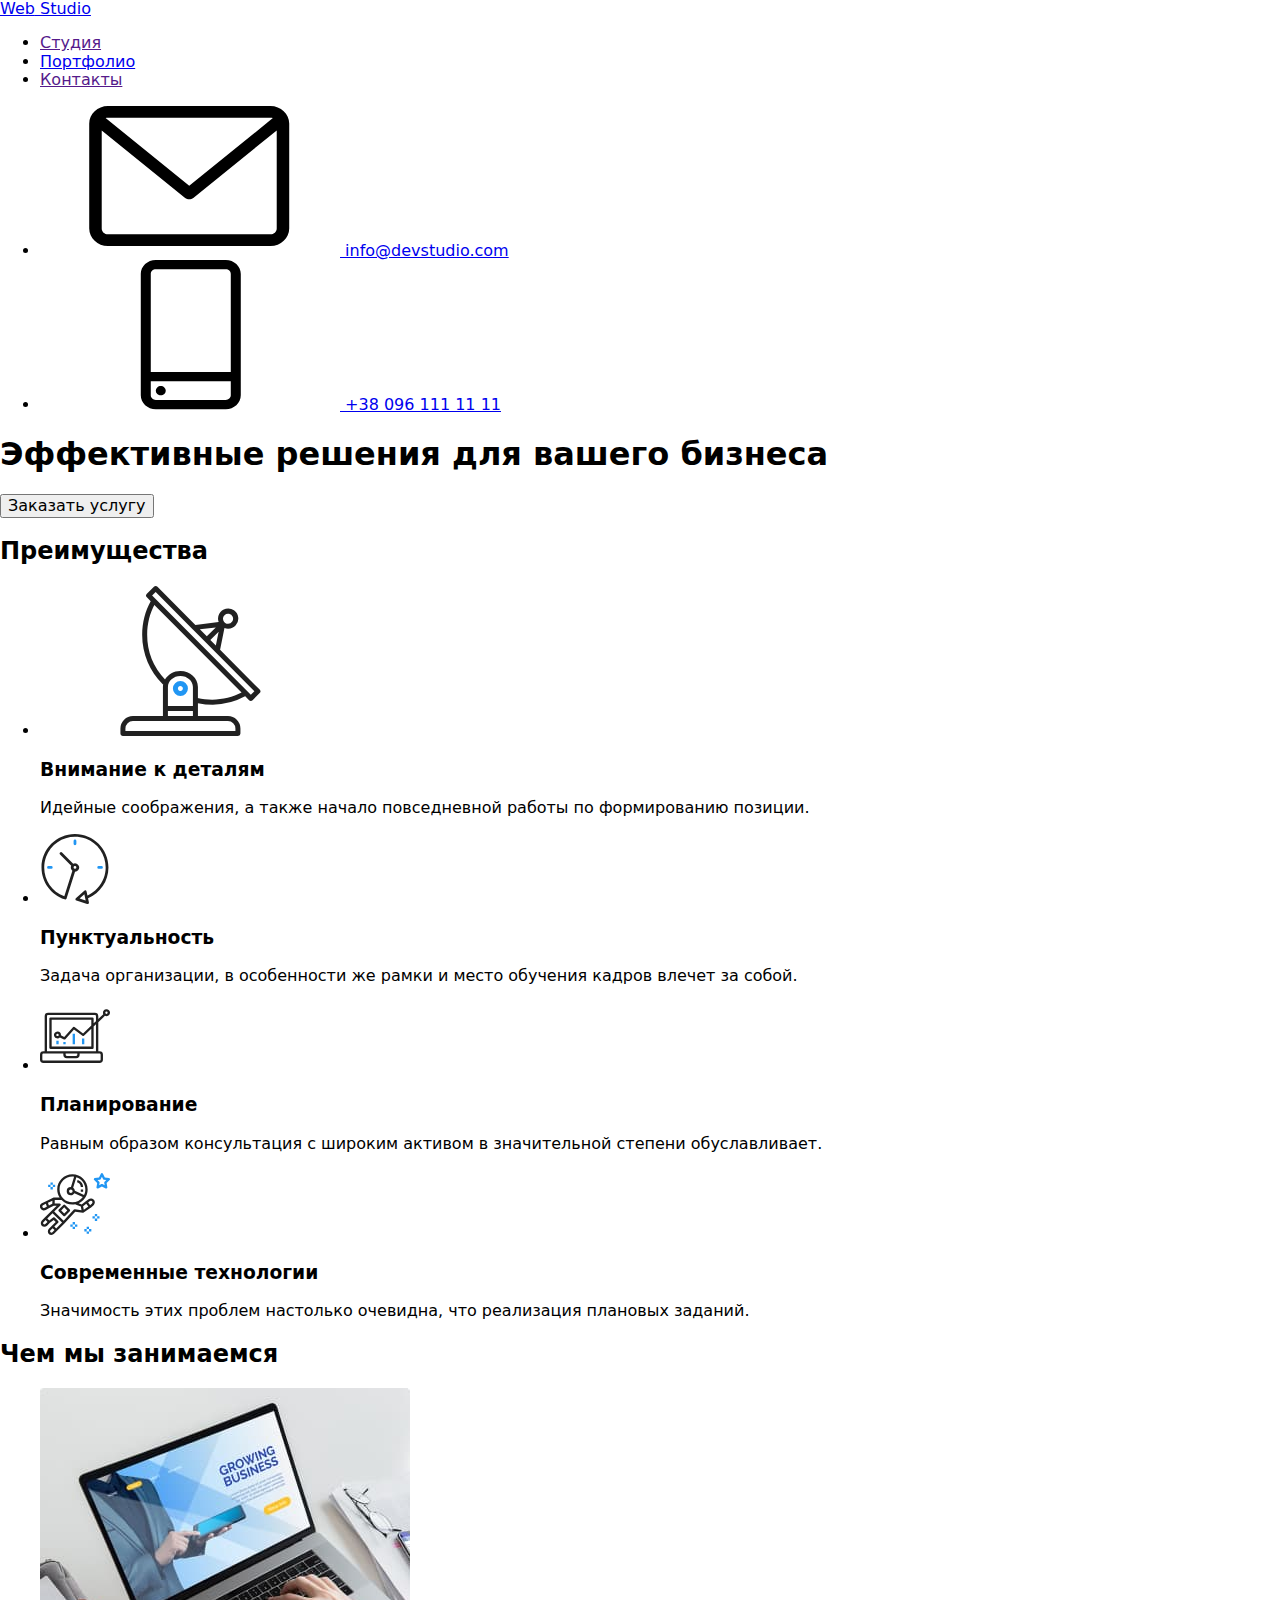
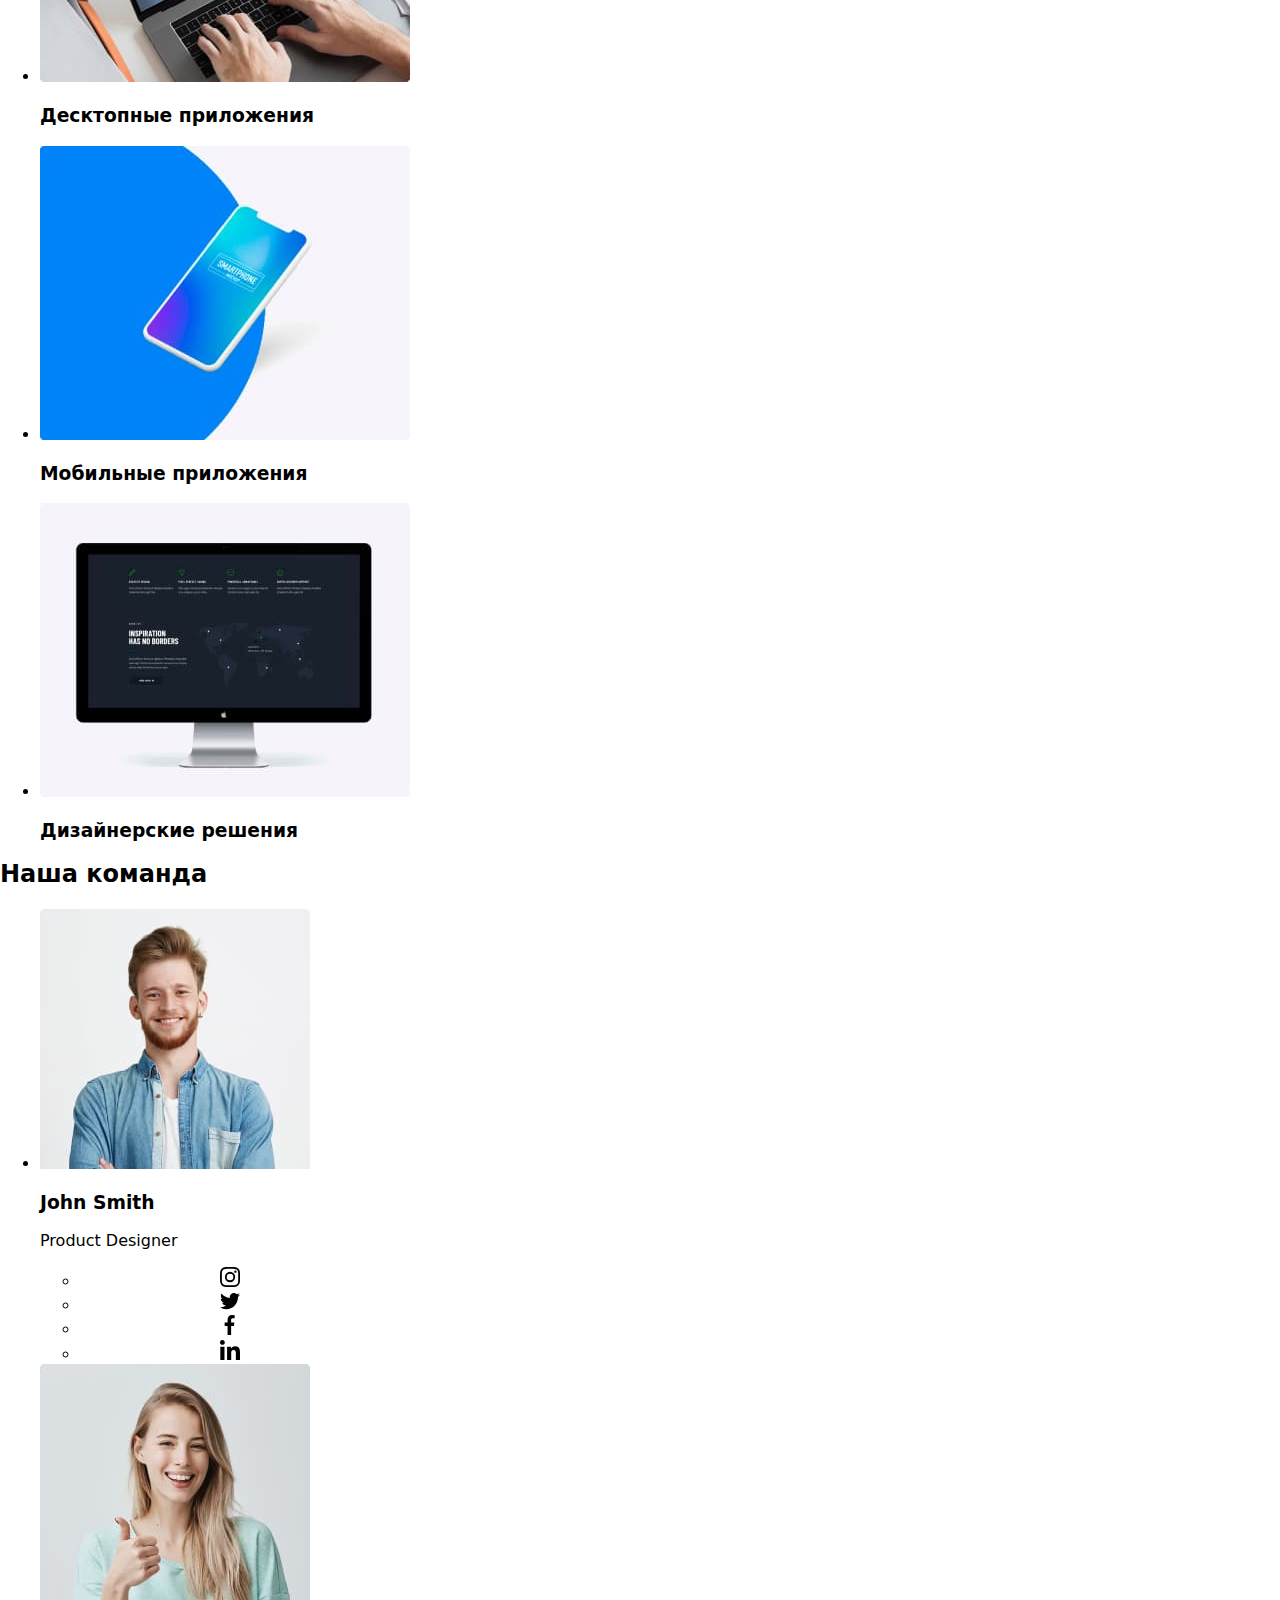
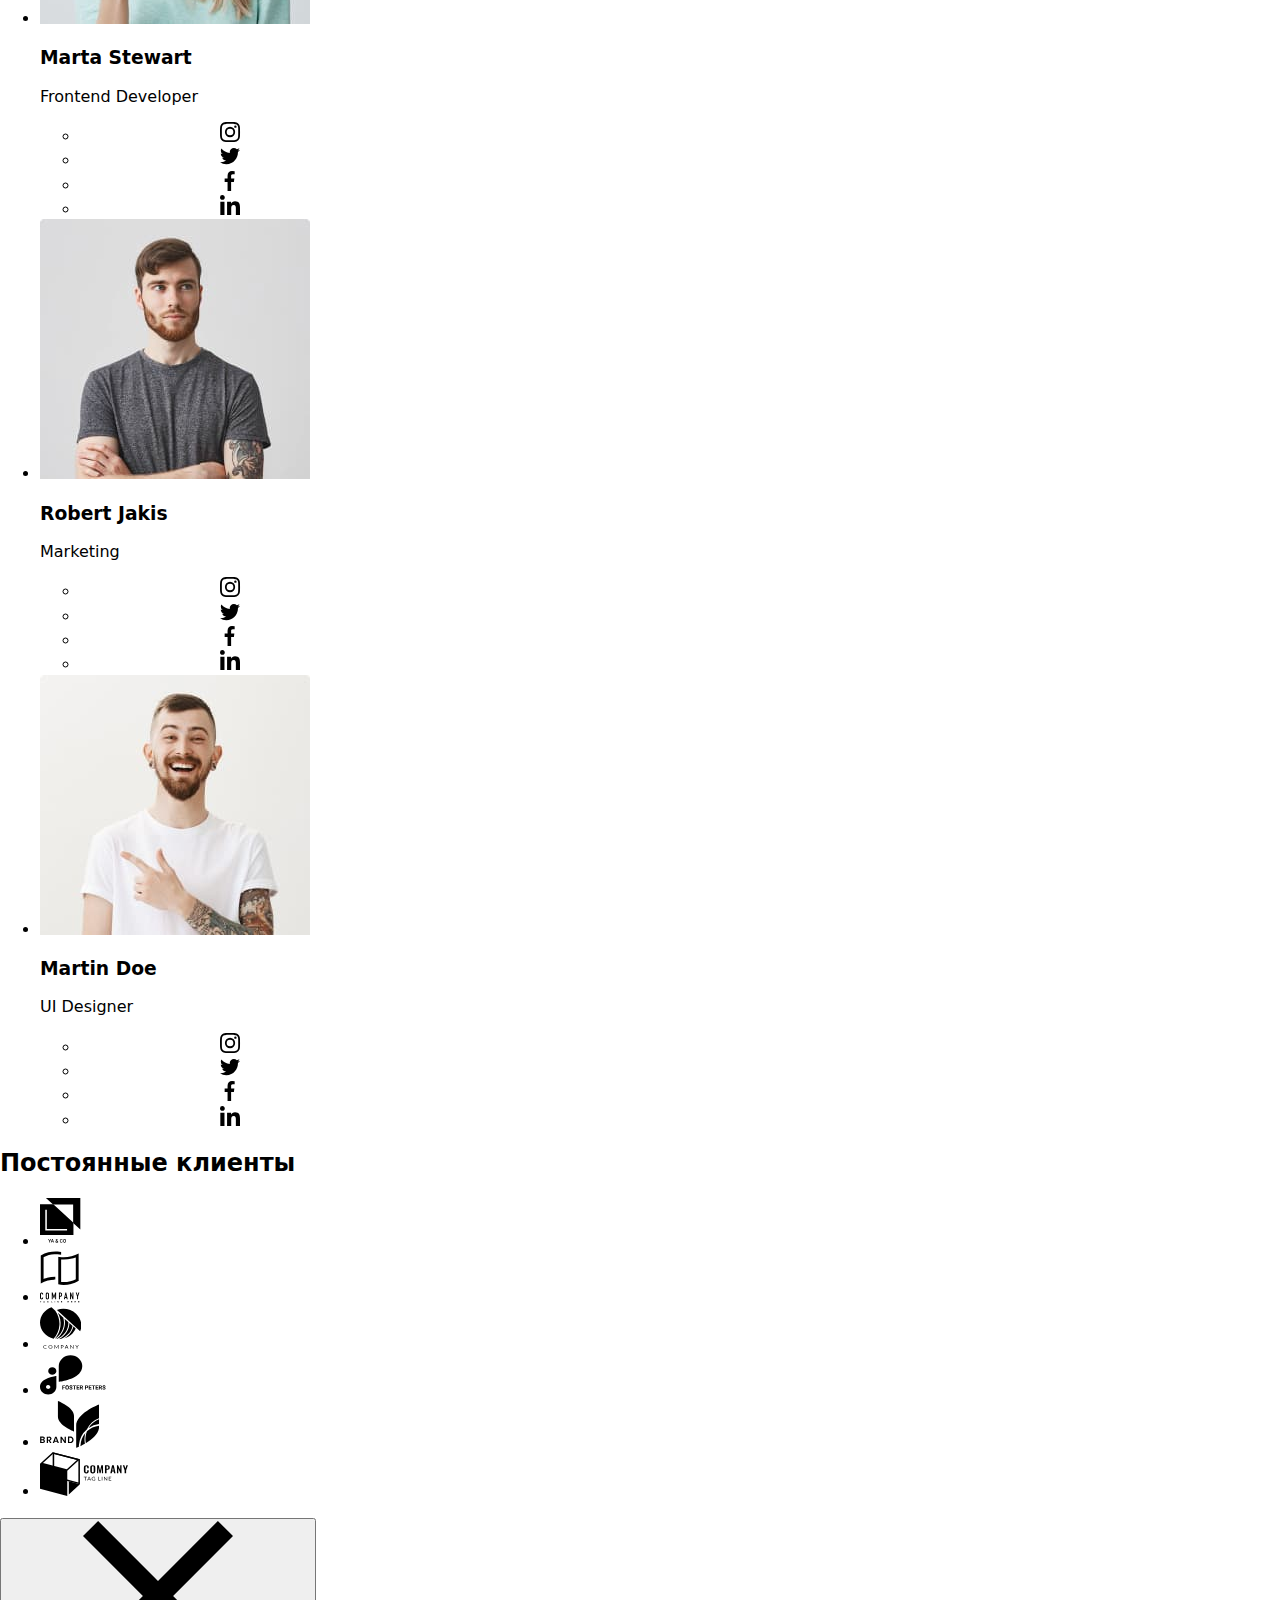
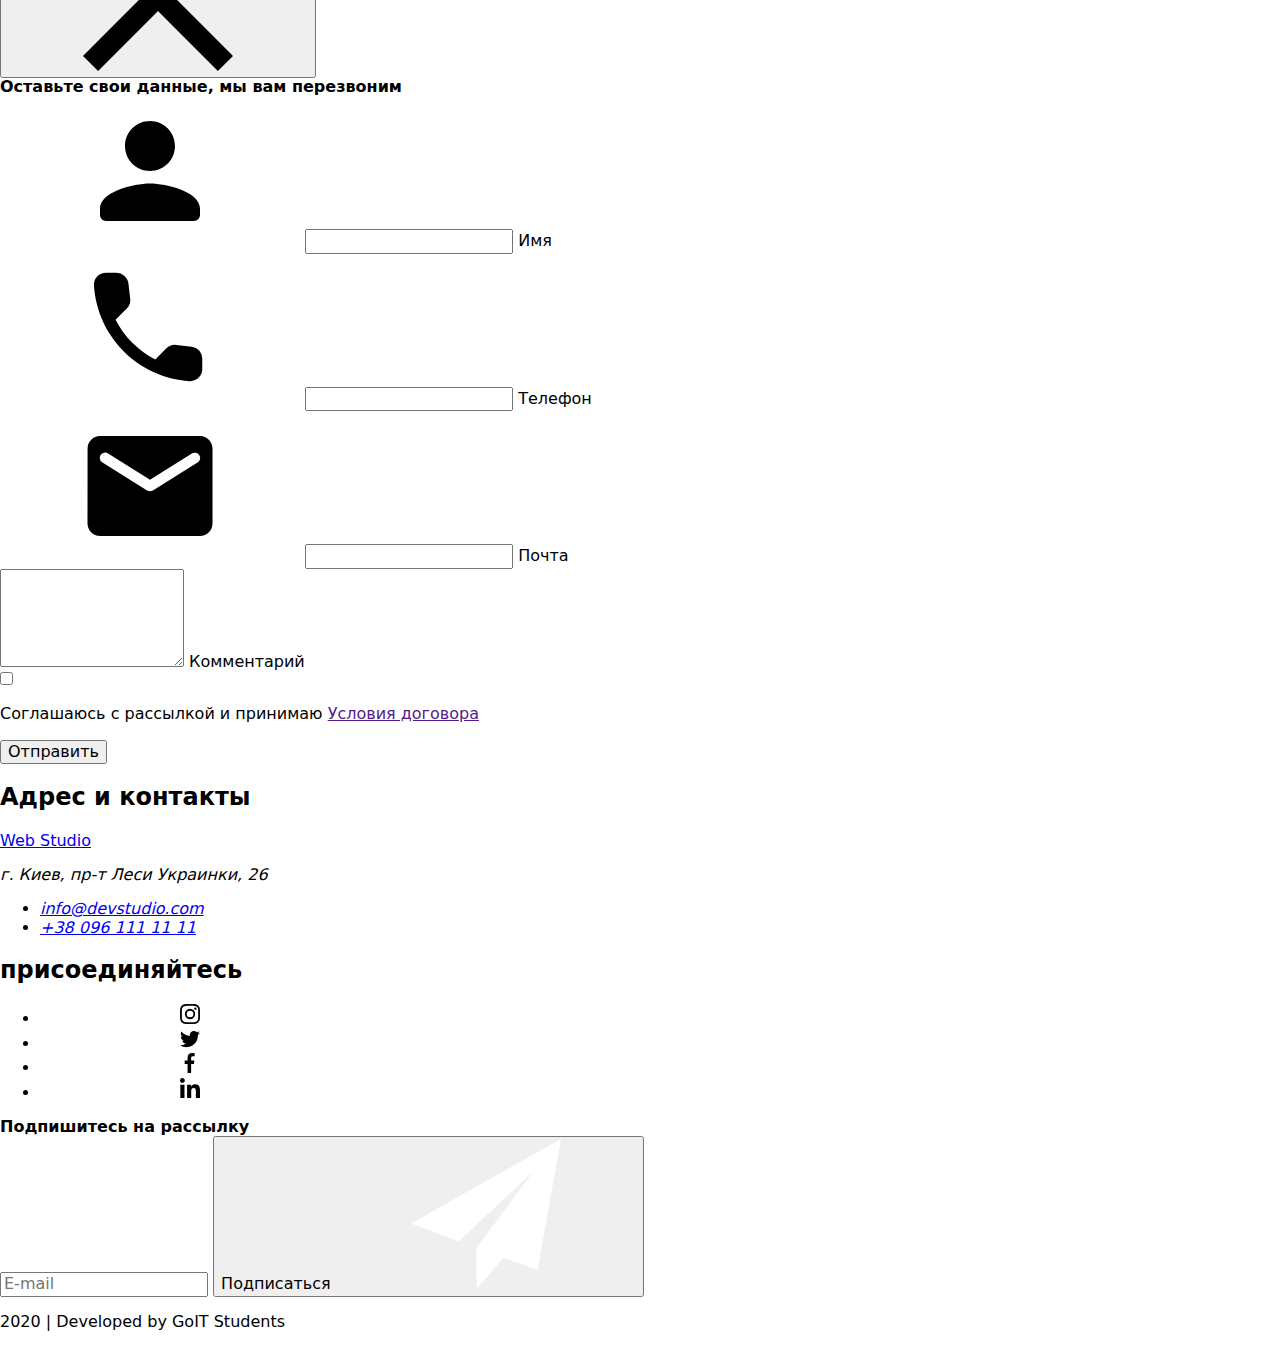
==== index.html @ a496df55 "перенесены файлы с прошлой домашки" ====
<!DOCTYPE html>
<html lang="ru">
<head>
    <meta charset="UTF-8">
    <meta name="viewport" content="width=device-width, initial-scale=1.0">
    <title>Document</title>
    <link href="https://fonts.googleapis.com/css2?family=Raleway:wght@500&family=Roboto:wght@400;500;700;900&display=swap" rel="stylesheet">
    <link rel="stylesheet" href="https://cdnjs.cloudflare.com/ajax/libs/modern-normalize/0.6.0/modern-normalize.min.css">
    <link rel="stylesheet" href="./css/style.css">
</head>
<body>
    <header>
        <div class="container">
            <nav class="nav">
                <a href="./index.html" class="nav-logo"><span class="first-name">Web</span><span class="last-name"> Studio</span></a>
                <ul class="nav-link">
                    <li class="item"><a href="" class="title current">Студия</a></li>
                    <li class="item"><a href="./portfolio.html" class="title">Портфолио</a></li>
                    <li class="item"><a href="" class="title">Контакты</a></li>
                </ul>
                <ul class="nav-contacts">
                    <li class="item">
                        <a href="mailto:info@devstudio.com" class="item-link">
                            <svg class="item-icon mail">
                                <use href="./images/sprite.svg#icon-mail"></use>
                            </svg>   
                            info@devstudio.com
                        </a>
                    </li>
                    <li class="item">
                        <a href="tel:+380961111111" class="item-link">
                            <svg class="item-icon phone">
                                <use href="./images/sprite.svg#icon-phone"></use>
                            </svg>
                            +38 096 111 11 11
                        </a>
                    </li>
                </ul>
            </nav>
        </div>
    </header>   
    <main>
        <section class="hero">
            <h1 class="title">Эффективные решения для вашего бизнеса</h1>
            <button class="link" data-modal-open>Заказать услугу</button>
        </section>

        <section>
            <!--Скрытый заголовок-->
            <h2 class="visually-hidden">Преимущества</h2>
            <div class="container">
                <ul class="advantages">
                    <li class="advantages-element">
                        <div class="advantages-background">
                            <svg class="advantages-sprite">
                                <use href="./images/sprite.svg#icon-satellite-dish"></use>
                            </svg>
                        </div>
                        <h3 class="advantages-title">Внимание к деталям</h3>
                        <p class="advantages-description">Идейные соображения, а также начало повседневной работы по формированию позиции.</p>
                    </li>
                    <li class="advantages-element">
                        <div class="advantages-background">
                            <svg class="advantages-sprite" width="70" height="70">
                                <use href="./images/sprite.svg#icon-clock"></use>
                            </svg>
                        </div>
                        <h3 class="advantages-title">Пунктуальность</h3>
                        <p class="advantages-description">Задача организации, в особенности же рамки и место обучения кадров влечет за собой.</p>
                    </li>                   
                    <li class="advantages-element">
                        <div class="advantages-background">
                            <svg class="advantages-sprite" width="70" height="70">
                                <use href="./images/sprite.svg#icon-computer"></use>
                            </svg>
                        </div>
                        <h3 class="advantages-title">Планирование</h3>
                        <p class="advantages-description">Равным образом консультация с широким активом в значительной степени обуславливает.</p>
                    </li>
                    <li class="advantages-element">
                        <div class="advantages-background">
                            <svg class="advantages-sprite" width="70" height="70">
                                <use href="./images/sprite.svg#icon-cosmonaut"></use>
                            </svg>
                        </div>
                        <h3 class="advantages-title">Современные технологии</h3>
                        <p class="advantages-description">Значимость этих проблем настолько очевидна, что реализация плановых заданий.</p>
                    </li>          
                </ul>
            </div>
        </section>
        
        <section>
            <div class="container employment-section">
                <h2 class="title-section">Чем мы занимаемся</h2>
                <ul class="benefit">
                    <li class="benefit-item">
                        <img src="./images/desktop.jpg" alt="Иконка персонального компьютера" width="370">
                        <h3 class="capabilities">Десктопные приложения</h3>
                    </li>
                    <li class="benefit-item">
                        <img src="./images/smartphone.jpg" alt="Иконка смартфона" width="370">
                        <h3 class="capabilities">Мобильные приложения</h3>
                    </li>
                    <li class="benefit-item">
                        <img src="./images/display.jpg" alt="Иконка монитора" width="370">
                        <h3 class="capabilities">Дизайнерские решения</h3>
                    </li>
                </ul>
            </div>
        </section>

        <section class="team">
            <div class="container employment-team">
                <h2 class="title-section">Наша команда</h2>
                <ul class="team-flex">
                    <li class="team-flex-item">
                        <img src="./images/John.jpg" alt="Фото Джона Смита" width="270" class="team-flex-photo">
                        <h3 lang="en" class="title">John Smith</h3>
                        <p lang="en">Product Designer</p>
                        <ul class="social-links">
                            <li>
                                <a href="https://instagram.com" class="link" aria-label="иконка Инстаграм">
                                    <svg class="link-icon" widht="20" height="20">
                                        <use href="./images/sprite.svg#icon-instagram"></use>
                                    </svg>
                                </a>
                            </li>
                            <li>
                                <a href="https://twitter.com" class="link" aria-label="иконка Твиттер">
                                    <svg class="link-icon" widht="20" height="20">
                                        <use href="./images/sprite.svg#twitter"></use>
                                    </svg>
                                </a>
                            </li>
                            <li>
                                <a href="https://facebook.com" class="link" aria-label="иконка Фейсбук">
                                    <svg class="link-icon" widht="20" height="20">
                                        <use href="./images/sprite.svg#icon-Facebook"></use>
                                    </svg>
                                </a>
                            </li>
                            <li>
                                <a href="https://linkedin.com" class="link" aria-label="иконка Линкедин">
                                    <svg class="link-icon" widht="20" height="20">
                                        <use href="./images/sprite.svg#icon-linkedin"></use>
                                    </svg>
                                </a>
                            </li>
                        </ul>
                    </li>
                    <li class="team-flex-item">
                        <img src="./images/Marta.jpg" alt="Фото Марты Стюарт" width="270" class="team-flex-photo">
                        <h3 lang="en" class="title">Marta Stewart</h3>
                        <p lang="en">Frontend Developer</p>
                        <ul class="social-links">
                            <li>
                                <a href="https://instagram.com" class="link" aria-label="иконка Инстаграм">
                                    <svg class="link-icon" widht="20" height="20">
                                        <use href="./images/sprite.svg#icon-instagram"></use>
                                    </svg>
                                </a>
                            </li>
                            <li>
                                <a href="https://twitter.com" class="link" aria-label="иконка Твиттер">
                                    <svg class="link-icon" widht="20" height="20">
                                        <use href="./images/sprite.svg#twitter"></use>
                                    </svg>
                                </a>
                            </li>
                            <li>
                                <a href="https://facebook.com" class="link" aria-label="иконка Фейсбук">
                                    <svg class="link-icon" widht="20" height="20">
                                        <use href="./images/sprite.svg#icon-Facebook"></use>
                                    </svg>
                                </a>
                            </li>
                            <li>
                                <a href="https://linkedin.com" class="link" aria-label="иконка Линкедин">
                                    <svg class="link-icon" widht="20" height="20">
                                        <use href="./images/sprite.svg#icon-linkedin"></use>
                                    </svg>
                                </a>
                            </li>
                        </ul>
                    </li>
                    <li class="team-flex-item">
                        <img src="./images/Robert.jpg" alt="Фото Роберта Якиса" width="270" class="team-flex-photo">
                        <h3 lang="en" class="title">Robert Jakis</h3>
                        <p lang="en">Marketing</p>
                        <ul class="social-links">
                            <li>
                                <a href="https://instagram.com" class="link" aria-label="иконка Инстаграм">
                                    <svg class="link-icon" widht="20" height="20">
                                        <use href="./images/sprite.svg#icon-instagram"></use>
                                    </svg>
                                </a>
                            </li>
                            <li>
                                <a href="https://twitter.com" class="link" aria-label="иконка Твиттер">
                                    <svg class="link-icon" widht="20" height="20">
                                        <use href="./images/sprite.svg#twitter"></use>
                                    </svg>
                                </a>
                            </li>
                            <li>
                                <a href="https://facebook.com" class="link" aria-label="иконка Фейсбук">
                                    <svg class="link-icon" widht="20" height="20">
                                        <use href="./images/sprite.svg#icon-Facebook"></use>
                                    </svg>
                                </a>
                            </li>
                            <li>
                                <a href="https://linkedin.com" class="link" aria-label="иконка Линкедин">
                                    <svg class="link-icon" widht="20" height="20">
                                        <use href="./images/sprite.svg#icon-linkedin"></use>
                                    </svg>
                                </a>
                            </li>
                        </ul>
                    </li>
                    <li class="team-flex-item">
                        <img src="./images/Martin.jpg" alt="Фото Мартина До" width="270" class="team-flex-photo">
                        <h3 lang="en" class="title">Martin Doe</h3>
                        <p lang="en">UI Designer</p>
                        <ul class="social-links">
                            <li>
                                <a href="https://instagram.com" class="link" aria-label="иконка Инстаграм">
                                    <svg class="link-icon" widht="20" height="20">
                                        <use href="./images/sprite.svg#icon-instagram"></use>
                                    </svg>
                                </a>
                            </li>
                            <li>
                                <a href="https://twitter.com" class="link" aria-label="иконка Твиттер">
                                    <svg class="link-icon" widht="20" height="20">
                                        <use href="./images/sprite.svg#twitter"></use>
                                    </svg>
                                </a>
                            </li>
                            <li>
                                <a href="https://facebook.com" class="link" aria-label="иконка Фейсбук">
                                    <svg class="link-icon" widht="20" height="20">
                                        <use href="./images/sprite.svg#icon-Facebook"></use>
                                    </svg>
                                </a>
                            </li>
                            <li>
                                <a href="https://linkedin.com" class="link" aria-label="иконка Линкедин">
                                    <svg class="link-icon" widht="20" height="20">
                                        <use href="./images/sprite.svg#icon-linkedin"></use>
                                    </svg>
                                </a>
                            </li>
                        </ul>
                    </li>
                </ul>
            </div>
            
        </section>

        <section>
            <div class="container employment-partners">
                <h2 class="title-section">Постоянные клиенты</h2>
                <ul class="partners">
                    <li class="partners-image">
                        <a href="" class="partners-link">
                            <svg class="partners-logo" width="44.27" height="49.23">
                                <use href="./images/sprite.svg#icon-yaco"></use>
                            </svg>
                        </a>
                    </li>
                    <li class="partners-image">
                        <a href="" class="partners-link">
                            <svg class="partners-logo" width="40" height="52">
                                <use href="./images/sprite.svg#icon-tagline_co"></use>
                            </svg>
                        </a>
                    </li>
                    <li class="partners-image">
                        <a href="" class="partners-link">
                            <svg class="partners-logo" width="41" height="42.6">
                                <use href="./images/sprite.svg#icon-company"></use>
                            </svg>
                        </a>
                    </li>
                    <li class="partners-image">
                        <a href="" class="partners-link">
                            <svg class="partners-logo" width="79" height="42">
                                <use href="./images/sprite.svg#icon-foster_peters"></use>
                            </svg>
                        </a>
                    </li>
                    <li class="partners-image">
                        <a href="" class="partners-link">
                            <svg class="partners-logo" width="59" height="47">
                                <use href="./images/sprite.svg#icon-brand"></use>
                            </svg>
                        </a>
                    </li>
                    <li class="partners-image">
                        <a href="" class="partners-link">
                            <svg class="partners-logo" width="88" height="45">
                                <use href="./images/sprite.svg#icon-tag_line_co"></use>
                            </svg>
                        </a>
                    </li>
                </ul>
            </div>
        </section>
    </main>

    <div class="backdrop is-hidden" data-modal>
        <div class="modal">
            <button class="modal-button" data-modal-close>
                <svg class="modal-close">
                    <use href="./images/sprite-cross.svg#icon-cross"></use>
                </svg>
            </button>

            <form action="form" class="form" id="global-form">
                <b class="form-call">Оставьте свои данные, мы вам перезвоним</b>
                <div class="form-list__item first">
                    <label class="form-list__item-label">
                        <svg class="form-list__item-image">
                            <use href="./images/sprite.svg#icon-person"></use>
                        </svg>
                        <input type="text" class="form-list__item-colomn" placeholder=" ">

                        <span class="form-list__item-text">Имя</span> 

                    </label>
                </div>

                <div class="form-list__item">
                    <label class="form-list__item-label">
                        <svg class="form-list__item-image telephone">
                            <use href="./images/sprite.svg#icon-telephone"></use>
                        </svg>
                        <input type="tel" name="telephone" class="form-list__item-colomn" placeholder=" "> 
                                
                        <span class="form-list__item-text">Телефон</span>
                    </label>
                </div>
                <div class="form-list__item">
                    <label class="form-list__item-label">
                        <svg class="form-list__item-image envelope">
                            <use href="./images/sprite.svg#icon-e-mail" ></use>
                        </svg>
                        <input type="email" name="email" class="form-list__item-colomn" placeholder=" ">
                                
                        <span class="form-list__item-text">Почта</span>
                    </label>
                </div>
                <div class="form-list__item">
                    <div class="form-list__item-label">
                        <textarea name="comment" rows="5" placeholder=" "   class="form-list__item-colomn comments"></textarea>
                        <label for="comment" class="comments-text">Комментарий</label>
                    </div>
                </div>

                <div class="form-mailing">
                    <label class="form-mailing__label">
                        <input type="checkbox" class="checbox">
                        <span class="checkbox-icon"></span>
                            <p class="form-mailing__label-confirm">Соглашаюсь с рассылкой и принимаю 
                                <a href="" class="form-mailing__label-link">Условия договора</a>
                            </p>
                    </label>
                </div>
                <button type="submit" class="button-send">Отправить</button>
            </form>
        </div>            
    </div>

    <footer>
        <div class="container footer">
            <!--Скрытый заголовок-->
            <h2 class="hidden">Адрес и контакты</h2>
            <section class="footer-flex">
                <div class="footer-flex-block">
                    <a href="./index.html" class="footer-logo"><span class="first-name-logo">Web</span><span class="last-name-logo"> Studio</span></a>
                    <address class="contacts">
                        <p>г. Киев, пр-т Леси Украинки, 26</p>
                        <ul>
                            <li><a href="mailto:info@devstudio.com">info@devstudio.com</a></li>
                            <li><a href="tel:+380961111111">+38 096 111 11 11</a></li>
                        </ul>         
                    </address>
                </div>

                <div class="footer-flex-block network">
                    <h2 class="join">присоединяйтесь</h2>
                    <ul class="social-links footer-links">
                        <li>
                            <a href="https://instagram.com" class="link" aria-label="иконка Инстаграм">
                                <svg class="link-icon" widht="20" height="20">
                                    <use href="./images/sprite.svg#icon-instagram"></use>
                                </svg>
                            </a>
                        </li>
                        <li>
                            <a href="https://twitter.com" class="link" aria-label="иконка Твиттер">
                                <svg class="link-icon" widht="20" height="20">
                                    <use href="./images/sprite.svg#twitter"></use>
                                </svg>
                            </a>
                        </li>
                        <li>
                            <a href="https://facebook.com" class="link" aria-label="иконка Фейсбук">
                                <svg class="link-icon" widht="20" height="20">
                                    <use href="./images/sprite.svg#icon-Facebook"></use>
                                </svg>
                            </a>
                        </li>
                        <li>
                            <a href="https://linkedin.com" class="link" aria-label="иконка Линкедин">
                                <svg class="link-icon" widht="20" height="20">
                                    <use href="./images/sprite.svg#icon-linkedin"></use>
                                </svg>
                            </a>
                        </li>
                    </ul>
                </div>

                <div class="subscribe">
                    <b class="subscribe-urge">Подпишитесь на рассылку</b>
                    <form action="" class="subscribe-form" id="form-mailing">
                        <label for="email">
                            <input type="email" name="email" class="subscribe-form__field-input" placeholder="E-mail">
                        </label>
                        <button type="submit" class="submit">Подписаться
                            <svg class="submit-svg">
                                <use href="./images/sprite.svg#icon-send"></use>
                            </svg>
                        </button>
                    </form>
                </div>
            
            </section>
            <p class="developers">2020 | Developed by GoIT Students</p>
        </div>
    </footer>
  
  <script src="./js/modal.js"></script>
</body>
</html>
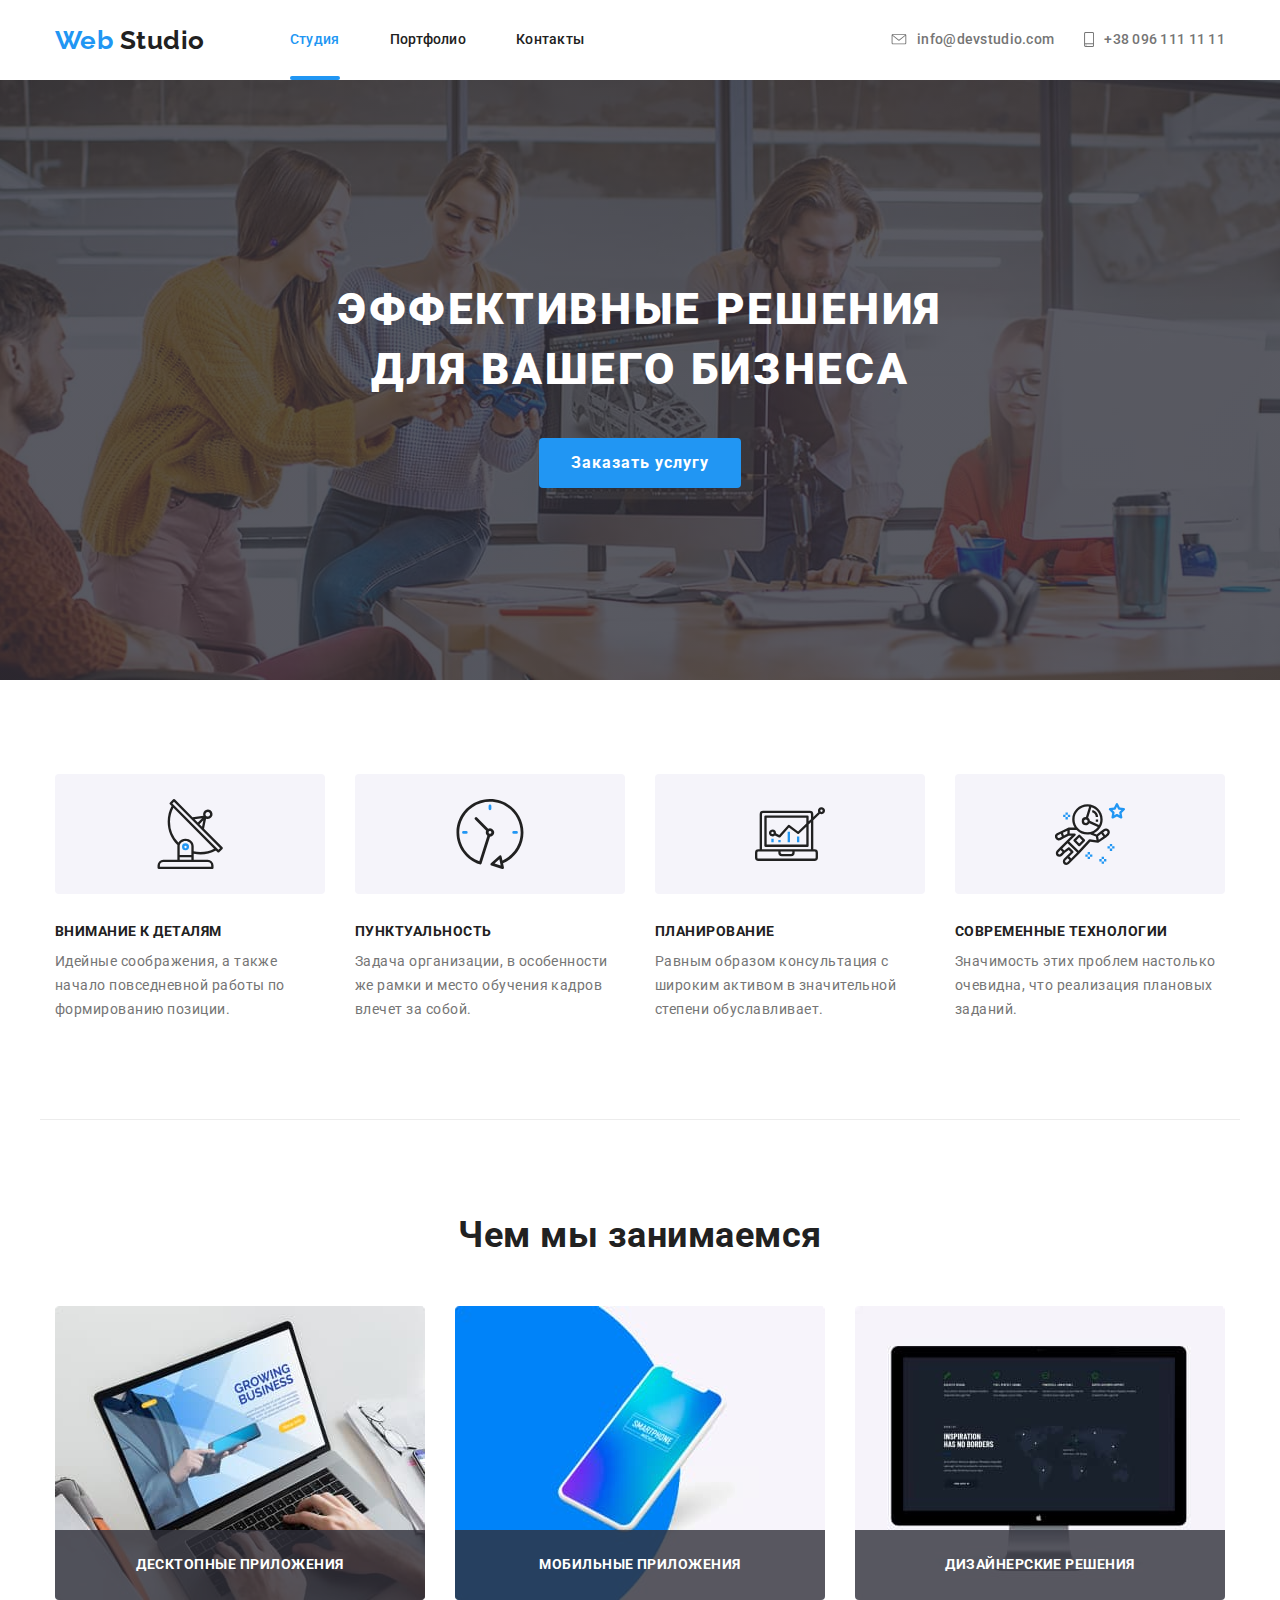
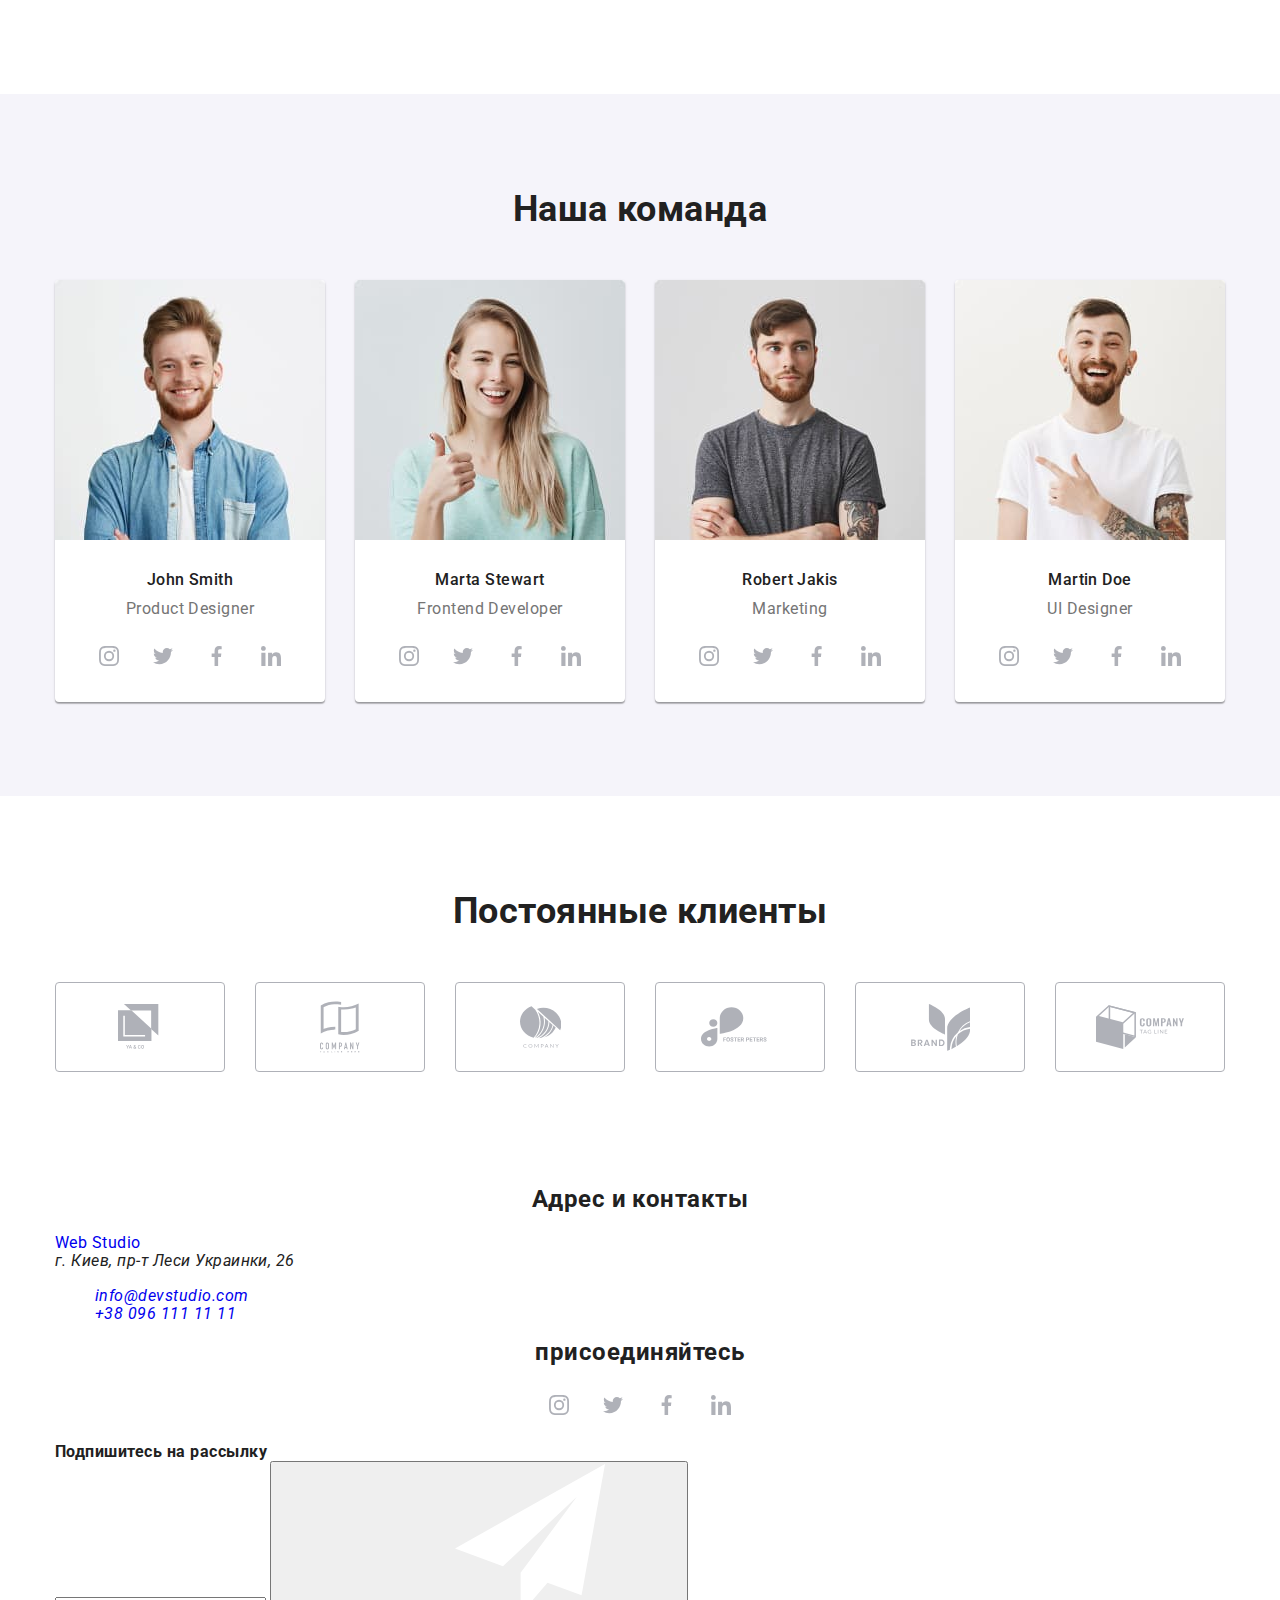
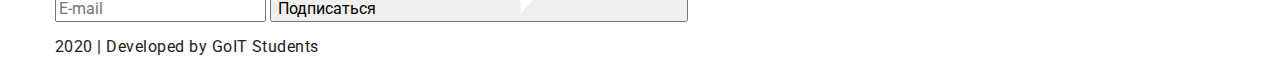
==== commit 47cd54ef: "довлен сасс index.html (без футера)" ====
--- a/index.html
+++ b/index.html
@@ -6,7 +6,7 @@
     <title>Document</title>
     <link href="https://fonts.googleapis.com/css2?family=Raleway:wght@500&family=Roboto:wght@400;500;700;900&display=swap" rel="stylesheet">
     <link rel="stylesheet" href="https://cdnjs.cloudflare.com/ajax/libs/modern-normalize/0.6.0/modern-normalize.min.css">
-    <link rel="stylesheet" href="./css/style.css">
+    <link rel="stylesheet" href="./css/main.min.css">
 </head>
 <body>
     <header>
@@ -15,7 +15,7 @@
                 <a href="./index.html" class="nav-logo"><span class="first-name">Web</span><span class="last-name"> Studio</span></a>
                 <ul class="nav-link">
                     <li class="item"><a href="" class="title current">Студия</a></li>
-                    <li class="item"><a href="./portfolio.html" class="title">Портфолио</a></li>
+                    <li class="item"><a href="portfolio.html" class="title">Портфолио</a></li>
                     <li class="item"><a href="" class="title">Контакты</a></li>
                 </ul>
                 <ul class="nav-contacts">
@@ -361,7 +361,7 @@
 
                 <div class="form-mailing">
                     <label class="form-mailing__label">
-                        <input type="checkbox" class="checbox">
+                        <input type="checkbox" class="checkbox">
                         <span class="checkbox-icon"></span>
                             <p class="form-mailing__label-confirm">Соглашаюсь с рассылкой и принимаю 
                                 <a href="" class="form-mailing__label-link">Условия договора</a>
--- a/css/main.min.css
+++ b/css/main.min.css
@@ -0,0 +1,2 @@
+body{color:#212121;background-color:#fff;font-family:Roboto,sans-serif;letter-spacing:0.03em;font-style:normal;font-weight:400}img{display:block;max-width:100%;height:auto}.visually-hidden{position:absolute;width:1px;height:1px;margin:-1px;border:0;padding:0;clip:rect(0 0 0 0);overflow:hidden}.logo,.join,.team p,.team .title,.contacts>p{padding:0;margin:0}.container{margin-left:auto;margin-right:auto;width:1200px;padding-left:15px;padding-right:15px}a{text-decoration:none}li{list-style-type:none}h2,.advantages{text-align:center}.nav-logo{margin-right:85px}span.first-name,span.last-name{color:#2196F3;font-family:Raleway,sans-serif;font-weight:700;font-size:26px;line-height:1.18}span.last-name{color:#212121}.nav{display:-webkit-box;display:-ms-flexbox;display:flex;-webkit-box-align:center;-ms-flex-align:center;align-items:center}.nav-link{display:-webkit-box;display:-ms-flexbox;display:flex;padding:0;margin:0}.nav-link .item+.item{margin-left:50px}.nav-link .title{display:inline-block;padding-top:32px;padding-bottom:32px;margin-bottom:0px;color:inherit;font-weight:500;font-size:14px;line-height:1.14;letter-spacing:0.02em;-webkit-transition:color 250ms cubic-bezier(0.4, 0, 0.2, 1);transition:color 250ms cubic-bezier(0.4, 0, 0.2, 1)}.nav-link .title:hover,.nav-link .title:focus{color:#2196F3}.nav-link .current{position:relative;color:#2196F3}.nav-link .current::after{content:'';position:absolute;bottom:0;left:0;width:100%;height:4px;background-color:#2196F3;border-radius:2px}.header-porfolio{border-bottom:1px solid var(--header-line-color)}.nav-contacts{display:-webkit-box;display:-ms-flexbox;display:flex;padding:0;margin:0;margin-left:auto;-webkit-box-align:center;-ms-flex-align:center;align-items:center;color:inherit;font-weight:500;font-size:14px;line-height:1.14;letter-spacing:0.02em}.nav-contacts .item+.item{display:-webkit-box;display:-ms-flexbox;display:flex;margin-left:30px;-webkit-box-align:center;-ms-flex-align:center;align-items:center}.nav-contacts .item-link{display:-webkit-box;display:-ms-flexbox;display:flex;-webkit-box-align:center;-ms-flex-align:center;align-items:center;color:#757575;-webkit-transition:color 250ms cubic-bezier(0.4, 0, 0.2, 1);transition:color 250ms cubic-bezier(0.4, 0, 0.2, 1)}.item-icon{margin-right:10px}.item-icon.mail{display:-webkit-box;display:-ms-flexbox;display:flex;width:16px;height:11px;-webkit-transition:fill 250ms cubic-bezier(0.4, 0, 0.2, 1);transition:fill 250ms cubic-bezier(0.4, 0, 0.2, 1);fill:#757575}.item-icon.phone{display:-webkit-box;display:-ms-flexbox;display:flex;width:10px;height:15px;-webkit-transition:fill 250ms cubic-bezier(0.4, 0, 0.2, 1);transition:fill 250ms cubic-bezier(0.4, 0, 0.2, 1);fill:#757575}.nav-contacts .item-link:hover,.nav-contacts .item-link:focus{color:#2196F3;fill:#2196F3}.nav-contacts .item-link:hover>.mail,.nav-contacts .item-link:focus>.mail{fill:#2196F3}.nav-contacts .item-link:hover>.phone,.nav-contacts .item-link:focus>.phone{fill:#2196F3}.hero{padding-top:200px;padding-bottom:200px;margin-left:auto;margin-right:auto;text-align:center;background-image:-webkit-gradient(linear, left top, left bottom, from(rgba(47,48,58,0.8)), to(rgba(47,48,58,0.8))),url(../images/Hero.jpg);background-image:linear-gradient(rgba(47,48,58,0.8), rgba(47,48,58,0.8)),url(../images/Hero.jpg);background-repeat:no-repeat;background-position:center;max-width:1600px;height:600px}.hero .title{margin:0;margin-bottom:38px;margin-left:auto;margin-right:auto;width:646px;-ms-flex-line-pack:center;align-content:center;color:#fff;font-weight:900;font-size:44px;line-height:1.36;letter-spacing:0.06em;text-transform:uppercase}.hero .link{display:inline-block;margin-bottom:0px;padding:10px 32px;cursor:pointer;background-color:#2196F3;border-radius:4px;color:#fff;font-weight:700;font-size:16px;line-height:1.88;letter-spacing:0.06em;min-width:200px;border:none}.backdrop{position:fixed;top:0;left:0;width:100%;height:100%;background-color:rgba(0,0,0,0.2);-webkit-transition:opacity 250ms cubic-bezier(0.4, 0, 0.2, 1);transition:opacity 250ms cubic-bezier(0.4, 0, 0.2, 1)}.backdrop.is-hidden{opacity:0;pointer-events:none}.backdrop.is-hidden.modal{-webkit-transform:translate(-50%, -50%) scale(1.1);transform:translate(-50%, -50%) scale(1.1)}.modal{position:relative;top:50%;left:50%;padding:40px;width:528px;background-color:#fff;border-radius:4px;-webkit-box-shadow:0px 2px 1px rgba(0,0,0,0.2),0px 1px 1px rgba(0,0,0,0.14),0px 1px 3px rgba(0,0,0,0.12);box-shadow:0px 2px 1px rgba(0,0,0,0.2),0px 1px 1px rgba(0,0,0,0.14),0px 1px 3px rgba(0,0,0,0.12);text-align:center;-webkit-transform:translate(-50%, -50%) scale(1);transform:translate(-50%, -50%) scale(1);-webkit-transition:-webkit-transform 250ms cubic-bezier(0.4, 0, 0.2, 1);transition:-webkit-transform 250ms cubic-bezier(0.4, 0, 0.2, 1);transition:transform 250ms cubic-bezier(0.4, 0, 0.2, 1);transition:transform 250ms cubic-bezier(0.4, 0, 0.2, 1), -webkit-transform 250ms cubic-bezier(0.4, 0, 0.2, 1)}.modal-button{position:absolute;top:0;right:0;-webkit-transform:translate(30%, -30%);transform:translate(30%, -30%);display:-webkit-box;display:-ms-flexbox;display:flex;width:30px;height:30px;background-color:#fff;border-radius:50%;-webkit-box-pack:center;-ms-flex-pack:center;justify-content:center;-webkit-box-align:center;-ms-flex-align:center;align-items:center;outline:none;border:none;-webkit-box-shadow:0px 2px 1px rgba(0,0,0,0.2),0px 1px 1px rgba(0,0,0,0.14),0px 1px 3px rgba(0,0,0,0.12);box-shadow:0px 2px 1px rgba(0,0,0,0.2),0px 1px 1px rgba(0,0,0,0.14),0px 1px 3px rgba(0,0,0,0.12);cursor:pointer}.modal-close{display:-webkit-box;display:-ms-flexbox;display:flex;width:11px;height:11px}.form-call{display:block;font-size:20px;line-height:23px}.form-list{margin:0;padding:0}.form-list__item{margin-top:28px;display:block}.form-list__item.first{margin-top:30px}.form-list__item-text{position:absolute;top:50%;left:42px;-webkit-transform:translateY(-50%);transform:translateY(-50%);-webkit-transition:-webkit-transform 250ms cubic-bezier(0.4, 0, 0.2, 1);transition:-webkit-transform 250ms cubic-bezier(0.4, 0, 0.2, 1);transition:transform 250ms cubic-bezier(0.4, 0, 0.2, 1);transition:transform 250ms cubic-bezier(0.4, 0, 0.2, 1), -webkit-transform 250ms cubic-bezier(0.4, 0, 0.2, 1)}.form-list__item-colomn{padding-left:42px;width:100%;height:40px;border:1px solid rgba(33,33,33,0.2);border-radius:4px;outline:none}.form-list__item-colomn.comments{resize:none;display:block;padding:12px 16px;width:100%;height:120px}.form-list__item-label{position:relative;font-size:14px;line-height:1.14;letter-spacing:0.01em;color:#757575;outline:none}.form-list__item-label:focus-within>.form-list__item-image{fill:#2196F3}.form-list__item-label:focus-within>.form-list__item-colomn{border-color:#2196F3}.form-list__item-label:focus-within>.form-list__item-text,.form-list__item-label .form-list__item-colomn:not(:placeholder-shown)+.form-list__item-text{-webkit-transform:translate(-26px, -36px);transform:translate(-26px, -36px);font-size:12px;color:#2196F3}.form-list__item-label:focus-within>.comments-text,.form-list__item-label textarea:not(:placeholder-shown)+.comments-text{-webkit-transform:translateY(-28px);transform:translateY(-28px);font-size:12px;color:#2196F3}textarea,input{-webkit-transition:border-color 250ms cubic-bezier(0.4, 0, 0.2, 1);transition:border-color 250ms cubic-bezier(0.4, 0, 0.2, 1)}.comments-text{position:absolute;top:12px;left:16px;-webkit-transition:-webkit-transform 250ms cubic-bezier(0.4, 0, 0.2, 1);transition:-webkit-transform 250ms cubic-bezier(0.4, 0, 0.2, 1);transition:transform 250ms cubic-bezier(0.4, 0, 0.2, 1);transition:transform 250ms cubic-bezier(0.4, 0, 0.2, 1), -webkit-transform 250ms cubic-bezier(0.4, 0, 0.2, 1)}.form-mailing{margin-top:20px}.form-mailing__label{display:-webkit-inline-box;display:-ms-inline-flexbox;display:inline-flex;-webkit-box-align:center;-ms-flex-align:center;align-items:center;-webkit-box-pack:center;-ms-flex-pack:center;justify-content:center}.form-mailing__label-link{color:#2196F3;-webkit-text-decoration-line:underline;text-decoration-line:underline}.form-mailing__label-confirm{margin:0;padding:0;font-size:14px;line-height:1.71;color:#757575}.form-list__item-image{position:absolute;width:18px;height:18px;top:50%;left:16px;-webkit-transform:translateY(-50%);transform:translateY(-50%)}.checkbox{margin-right:9px;position:absolute;width:1px;height:1px;margin:-1px}.checkbox-icon{display:block;margin-right:8px;width:15px;height:15px;border:2px solid #212121;border-radius:4px;-webkit-transition:opacity 250ms cubic-bezier(0.4, 0, 0.2, 1);transition:opacity 250ms cubic-bezier(0.4, 0, 0.2, 1)}.checkbox:checked+.checkbox-icon{background-color:#2196F3;background-image:url(../images/icon-check.svg);background-size:contain;background-origin:border-box;border-color:#2196F3}.button-send{display:inline-block;margin-top:30px;width:200px;height:50px;font-size:16px;line-height:1.87;font-weight:700;letter-spacing:0.06em;color:#fff;background:#2196F3;-webkit-box-shadow:0px 4px 4px rgba(0,0,0,0.15);box-shadow:0px 4px 4px rgba(0,0,0,0.15);border-radius:4px;border:none;cursor:pointer}.advantages{padding:0;margin:0;display:-webkit-box;display:-ms-flexbox;display:flex;padding-top:94px;padding-bottom:94px;-webkit-box-align:center;-ms-flex-align:center;align-items:center;text-align:center}.advantages-background{display:-webkit-box;display:-ms-flexbox;display:flex;margin-bottom:30px;width:270px;height:120px;background-color:#F5F4FA;border-radius:4px;-webkit-box-pack:center;-ms-flex-pack:center;justify-content:center;-webkit-box-align:center;-ms-flex-align:center;align-items:center}.advantages-sprite{display:-webkit-box;display:-ms-flexbox;display:flex;width:70px;height:70px}.advantages-title{font-weight:700;font-size:14px;line-height:1.14;text-transform:uppercase;margin:0;margin-bottom:10px;height:16px}.advantages-description{margin:0;color:#757575;max-width:270px;font-size:14px;line-height:1.7;margin-bottom:0px;height:75px}.advantages-element,.benefit-item{text-align:left;margin-right:30px}.advantages-element:last-child,.benefit-item:last-child{margin-right:0px}.benefit-item{position:relative}.employment{padding-top:94px;padding-bottom:94px;margin-bottom:94px}.employment-section{padding-top:94px;padding-bottom:94px;border-top:1px solid #ECECEC}.title-section{margin:0;margin-bottom:50px;margin-left:auto;margin-right:auto;font-weight:700;font-size:36px;line-height:1.17;text-align:center}.benefit{display:-webkit-box;display:-ms-flexbox;display:flex;padding:0;margin:0}.benefit-item img{display:block;margin-bottom:0px;border-radius:4px;height:294px}.benefit-item .capabilities{padding:0;margin:0;position:absolute;bottom:0;display:block;padding:27px 80px;width:370px;color:#fff;font-weight:700;font-size:14px;line-height:1.14;height:70px;text-align:center;text-transform:uppercase;background-color:rgba(47,48,58,0.8);border-radius:0px 0px 4px 4px}.team{background-color:#F5F4FA}.team-flex{margin:0;padding:0;display:-webkit-box;display:-ms-flexbox;display:flex}.team-flex .title{font-weight:500;font-size:16px;line-height:1.19;text-align:center;margin-bottom:10px}.team-flex-photo{margin-bottom:30px;display:block;height:260px}.employment-team{padding-top:94px;padding-bottom:94px}.team-flex-item{width:calc((100% - 90px) / 4);margin-right:30px;background-color:#fff;-webkit-box-shadow:0px 2px 1px rgba(0,0,0,0.2),0px 1px 1px rgba(0,0,0,0.14),0px 1px 3px rgba(0,0,0,0.12);box-shadow:0px 2px 1px rgba(0,0,0,0.2),0px 1px 1px rgba(0,0,0,0.14),0px 1px 3px rgba(0,0,0,0.12);border-radius:4px;padding-bottom:24px;overflow:hidden}.team-flex-item:last-child{margin-right:0px}.team-flex-item p{color:#757575;font-size:16px;line-height:1.19;text-align:center;margin-bottom:16px}.social-links{display:-webkit-box;display:-ms-flexbox;display:flex;margin-right:auto;margin-left:auto;width:206px;height:44px;padding:0}.social-links .link{display:-webkit-box;display:-ms-flexbox;display:flex;-webkit-box-align:center;-ms-flex-align:center;align-items:center;width:44px;height:44px;border-radius:50%;background-size:20px;background-repeat:no-repeat;background-position:center;-webkit-transition:background-color 250ms cubic-bezier(0.4, 0, 0.2, 1);transition:background-color 250ms cubic-bezier(0.4, 0, 0.2, 1)}.social-links .link:hover>.link-icon,.social-links .link:focus>.link-icon{fill:#fff}.social-links .link:hover,.social-links .link:focus{background-color:#2196F3}.social-links>li{margin-right:10px}.social-links>li:last-child{margin-right:0px}.social-links .link-icon{display:inline-block;fill:#AFB1B8;-webkit-transition:fill 250ms cubic-bezier(0.4, 0, 0.2, 1);transition:fill 250ms cubic-bezier(0.4, 0, 0.2, 1)}.employment-partners{padding-top:94px;padding-bottom:94px}.partners{margin:0;padding:0;display:-webkit-box;display:-ms-flexbox;display:flex;-webkit-box-pack:justify;-ms-flex-pack:justify;justify-content:space-between}.partners-image{display:-webkit-box;display:-ms-flexbox;display:flex}.partners-logo{display:block;fill:#AFB1B8;-webkit-transition:fill 250ms cubic-bezier(0.4, 0, 0.2, 1);transition:fill 250ms cubic-bezier(0.4, 0, 0.2, 1)}.partners-link{display:-webkit-box;display:-ms-flexbox;display:flex;width:170px;height:90px;border:1px solid #AFB1B8;border-radius:4px;-webkit-box-pack:center;-ms-flex-pack:center;justify-content:center;-webkit-box-align:center;-ms-flex-align:center;align-items:center;-webkit-transition:border 250ms cubic-bezier(0.4, 0, 0.2, 1);transition:border 250ms cubic-bezier(0.4, 0, 0.2, 1)}.partners-link:hover,.partners-link:focus{border:1px solid #2196F3}.partners-link:hover>.partners-logo,.partners-link:focus>.partners-logo{fill:#2196F3}
+/*# sourceMappingURL=main.min.css.map */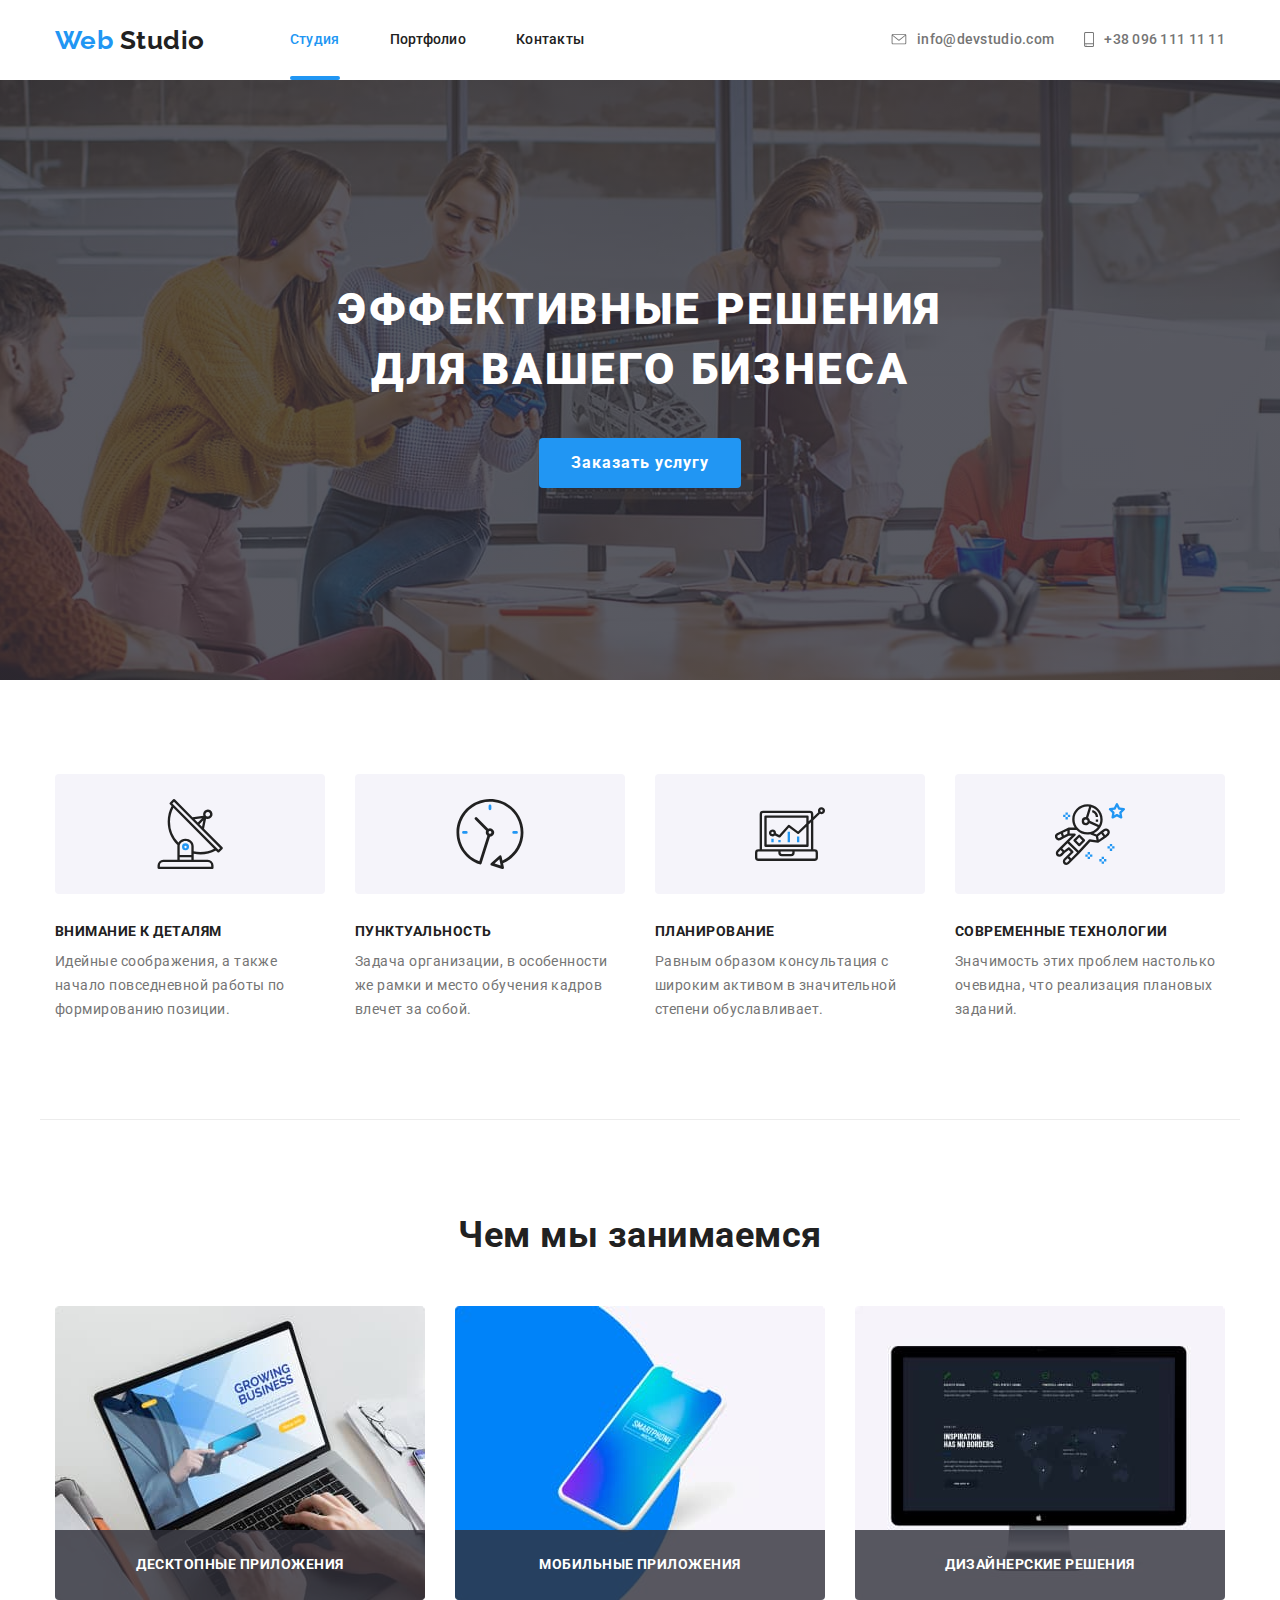
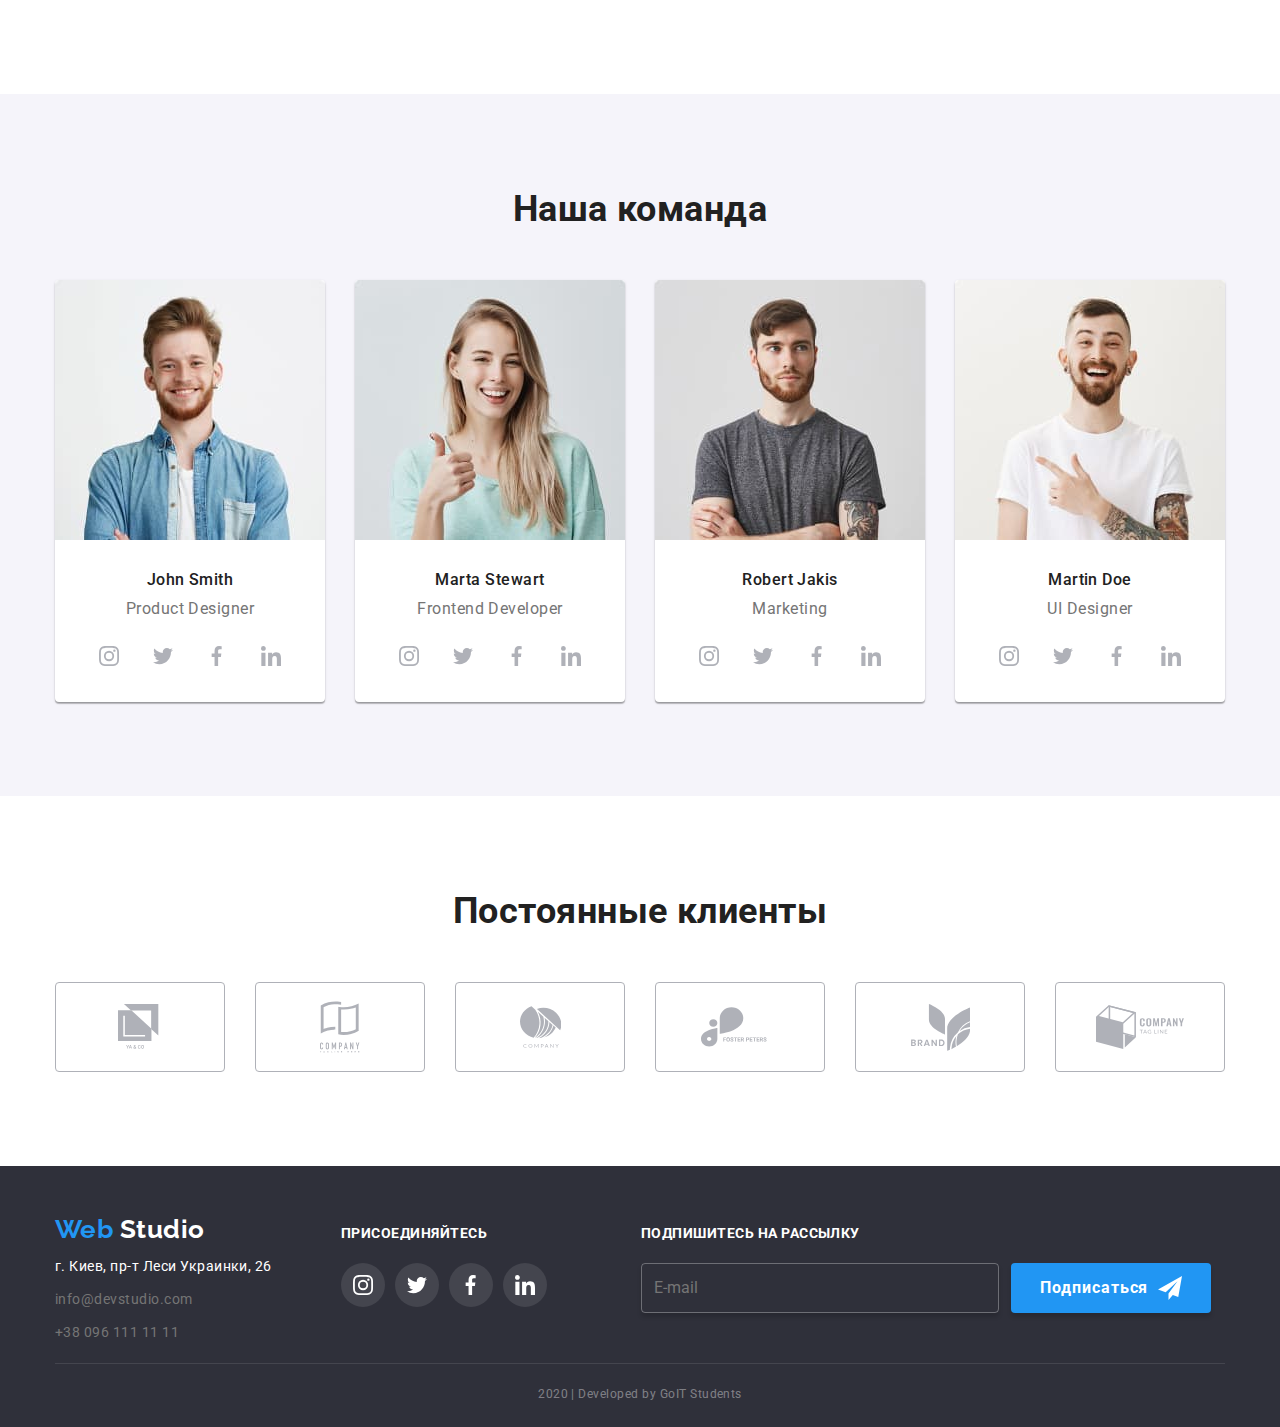
==== commit eee0abc2: "Добавлено в Сасс портфолио" ====
--- a/index.html
+++ b/index.html
@@ -379,7 +379,7 @@
             <h2 class="hidden">Адрес и контакты</h2>
             <section class="footer-flex">
                 <div class="footer-flex-block">
-                    <a href="./index.html" class="footer-logo"><span class="first-name-logo">Web</span><span class="last-name-logo"> Studio</span></a>
+                    <a href="./index.html" class="footer-logo"><span class="first-name">Web</span><span class="last-name footer"> Studio</span></a>
                     <address class="contacts">
                         <p>г. Киев, пр-т Леси Украинки, 26</p>
                         <ul>
--- a/css/main.min.css
+++ b/css/main.min.css
@@ -1,2 +1,2 @@
-body{color:#212121;background-color:#fff;font-family:Roboto,sans-serif;letter-spacing:0.03em;font-style:normal;font-weight:400}img{display:block;max-width:100%;height:auto}.visually-hidden{position:absolute;width:1px;height:1px;margin:-1px;border:0;padding:0;clip:rect(0 0 0 0);overflow:hidden}.logo,.join,.team p,.team .title,.contacts>p{padding:0;margin:0}.container{margin-left:auto;margin-right:auto;width:1200px;padding-left:15px;padding-right:15px}a{text-decoration:none}li{list-style-type:none}h2,.advantages{text-align:center}.nav-logo{margin-right:85px}span.first-name,span.last-name{color:#2196F3;font-family:Raleway,sans-serif;font-weight:700;font-size:26px;line-height:1.18}span.last-name{color:#212121}.nav{display:-webkit-box;display:-ms-flexbox;display:flex;-webkit-box-align:center;-ms-flex-align:center;align-items:center}.nav-link{display:-webkit-box;display:-ms-flexbox;display:flex;padding:0;margin:0}.nav-link .item+.item{margin-left:50px}.nav-link .title{display:inline-block;padding-top:32px;padding-bottom:32px;margin-bottom:0px;color:inherit;font-weight:500;font-size:14px;line-height:1.14;letter-spacing:0.02em;-webkit-transition:color 250ms cubic-bezier(0.4, 0, 0.2, 1);transition:color 250ms cubic-bezier(0.4, 0, 0.2, 1)}.nav-link .title:hover,.nav-link .title:focus{color:#2196F3}.nav-link .current{position:relative;color:#2196F3}.nav-link .current::after{content:'';position:absolute;bottom:0;left:0;width:100%;height:4px;background-color:#2196F3;border-radius:2px}.header-porfolio{border-bottom:1px solid var(--header-line-color)}.nav-contacts{display:-webkit-box;display:-ms-flexbox;display:flex;padding:0;margin:0;margin-left:auto;-webkit-box-align:center;-ms-flex-align:center;align-items:center;color:inherit;font-weight:500;font-size:14px;line-height:1.14;letter-spacing:0.02em}.nav-contacts .item+.item{display:-webkit-box;display:-ms-flexbox;display:flex;margin-left:30px;-webkit-box-align:center;-ms-flex-align:center;align-items:center}.nav-contacts .item-link{display:-webkit-box;display:-ms-flexbox;display:flex;-webkit-box-align:center;-ms-flex-align:center;align-items:center;color:#757575;-webkit-transition:color 250ms cubic-bezier(0.4, 0, 0.2, 1);transition:color 250ms cubic-bezier(0.4, 0, 0.2, 1)}.item-icon{margin-right:10px}.item-icon.mail{display:-webkit-box;display:-ms-flexbox;display:flex;width:16px;height:11px;-webkit-transition:fill 250ms cubic-bezier(0.4, 0, 0.2, 1);transition:fill 250ms cubic-bezier(0.4, 0, 0.2, 1);fill:#757575}.item-icon.phone{display:-webkit-box;display:-ms-flexbox;display:flex;width:10px;height:15px;-webkit-transition:fill 250ms cubic-bezier(0.4, 0, 0.2, 1);transition:fill 250ms cubic-bezier(0.4, 0, 0.2, 1);fill:#757575}.nav-contacts .item-link:hover,.nav-contacts .item-link:focus{color:#2196F3;fill:#2196F3}.nav-contacts .item-link:hover>.mail,.nav-contacts .item-link:focus>.mail{fill:#2196F3}.nav-contacts .item-link:hover>.phone,.nav-contacts .item-link:focus>.phone{fill:#2196F3}.hero{padding-top:200px;padding-bottom:200px;margin-left:auto;margin-right:auto;text-align:center;background-image:-webkit-gradient(linear, left top, left bottom, from(rgba(47,48,58,0.8)), to(rgba(47,48,58,0.8))),url(../images/Hero.jpg);background-image:linear-gradient(rgba(47,48,58,0.8), rgba(47,48,58,0.8)),url(../images/Hero.jpg);background-repeat:no-repeat;background-position:center;max-width:1600px;height:600px}.hero .title{margin:0;margin-bottom:38px;margin-left:auto;margin-right:auto;width:646px;-ms-flex-line-pack:center;align-content:center;color:#fff;font-weight:900;font-size:44px;line-height:1.36;letter-spacing:0.06em;text-transform:uppercase}.hero .link{display:inline-block;margin-bottom:0px;padding:10px 32px;cursor:pointer;background-color:#2196F3;border-radius:4px;color:#fff;font-weight:700;font-size:16px;line-height:1.88;letter-spacing:0.06em;min-width:200px;border:none}.backdrop{position:fixed;top:0;left:0;width:100%;height:100%;background-color:rgba(0,0,0,0.2);-webkit-transition:opacity 250ms cubic-bezier(0.4, 0, 0.2, 1);transition:opacity 250ms cubic-bezier(0.4, 0, 0.2, 1)}.backdrop.is-hidden{opacity:0;pointer-events:none}.backdrop.is-hidden.modal{-webkit-transform:translate(-50%, -50%) scale(1.1);transform:translate(-50%, -50%) scale(1.1)}.modal{position:relative;top:50%;left:50%;padding:40px;width:528px;background-color:#fff;border-radius:4px;-webkit-box-shadow:0px 2px 1px rgba(0,0,0,0.2),0px 1px 1px rgba(0,0,0,0.14),0px 1px 3px rgba(0,0,0,0.12);box-shadow:0px 2px 1px rgba(0,0,0,0.2),0px 1px 1px rgba(0,0,0,0.14),0px 1px 3px rgba(0,0,0,0.12);text-align:center;-webkit-transform:translate(-50%, -50%) scale(1);transform:translate(-50%, -50%) scale(1);-webkit-transition:-webkit-transform 250ms cubic-bezier(0.4, 0, 0.2, 1);transition:-webkit-transform 250ms cubic-bezier(0.4, 0, 0.2, 1);transition:transform 250ms cubic-bezier(0.4, 0, 0.2, 1);transition:transform 250ms cubic-bezier(0.4, 0, 0.2, 1), -webkit-transform 250ms cubic-bezier(0.4, 0, 0.2, 1)}.modal-button{position:absolute;top:0;right:0;-webkit-transform:translate(30%, -30%);transform:translate(30%, -30%);display:-webkit-box;display:-ms-flexbox;display:flex;width:30px;height:30px;background-color:#fff;border-radius:50%;-webkit-box-pack:center;-ms-flex-pack:center;justify-content:center;-webkit-box-align:center;-ms-flex-align:center;align-items:center;outline:none;border:none;-webkit-box-shadow:0px 2px 1px rgba(0,0,0,0.2),0px 1px 1px rgba(0,0,0,0.14),0px 1px 3px rgba(0,0,0,0.12);box-shadow:0px 2px 1px rgba(0,0,0,0.2),0px 1px 1px rgba(0,0,0,0.14),0px 1px 3px rgba(0,0,0,0.12);cursor:pointer}.modal-close{display:-webkit-box;display:-ms-flexbox;display:flex;width:11px;height:11px}.form-call{display:block;font-size:20px;line-height:23px}.form-list{margin:0;padding:0}.form-list__item{margin-top:28px;display:block}.form-list__item.first{margin-top:30px}.form-list__item-text{position:absolute;top:50%;left:42px;-webkit-transform:translateY(-50%);transform:translateY(-50%);-webkit-transition:-webkit-transform 250ms cubic-bezier(0.4, 0, 0.2, 1);transition:-webkit-transform 250ms cubic-bezier(0.4, 0, 0.2, 1);transition:transform 250ms cubic-bezier(0.4, 0, 0.2, 1);transition:transform 250ms cubic-bezier(0.4, 0, 0.2, 1), -webkit-transform 250ms cubic-bezier(0.4, 0, 0.2, 1)}.form-list__item-colomn{padding-left:42px;width:100%;height:40px;border:1px solid rgba(33,33,33,0.2);border-radius:4px;outline:none}.form-list__item-colomn.comments{resize:none;display:block;padding:12px 16px;width:100%;height:120px}.form-list__item-label{position:relative;font-size:14px;line-height:1.14;letter-spacing:0.01em;color:#757575;outline:none}.form-list__item-label:focus-within>.form-list__item-image{fill:#2196F3}.form-list__item-label:focus-within>.form-list__item-colomn{border-color:#2196F3}.form-list__item-label:focus-within>.form-list__item-text,.form-list__item-label .form-list__item-colomn:not(:placeholder-shown)+.form-list__item-text{-webkit-transform:translate(-26px, -36px);transform:translate(-26px, -36px);font-size:12px;color:#2196F3}.form-list__item-label:focus-within>.comments-text,.form-list__item-label textarea:not(:placeholder-shown)+.comments-text{-webkit-transform:translateY(-28px);transform:translateY(-28px);font-size:12px;color:#2196F3}textarea,input{-webkit-transition:border-color 250ms cubic-bezier(0.4, 0, 0.2, 1);transition:border-color 250ms cubic-bezier(0.4, 0, 0.2, 1)}.comments-text{position:absolute;top:12px;left:16px;-webkit-transition:-webkit-transform 250ms cubic-bezier(0.4, 0, 0.2, 1);transition:-webkit-transform 250ms cubic-bezier(0.4, 0, 0.2, 1);transition:transform 250ms cubic-bezier(0.4, 0, 0.2, 1);transition:transform 250ms cubic-bezier(0.4, 0, 0.2, 1), -webkit-transform 250ms cubic-bezier(0.4, 0, 0.2, 1)}.form-mailing{margin-top:20px}.form-mailing__label{display:-webkit-inline-box;display:-ms-inline-flexbox;display:inline-flex;-webkit-box-align:center;-ms-flex-align:center;align-items:center;-webkit-box-pack:center;-ms-flex-pack:center;justify-content:center}.form-mailing__label-link{color:#2196F3;-webkit-text-decoration-line:underline;text-decoration-line:underline}.form-mailing__label-confirm{margin:0;padding:0;font-size:14px;line-height:1.71;color:#757575}.form-list__item-image{position:absolute;width:18px;height:18px;top:50%;left:16px;-webkit-transform:translateY(-50%);transform:translateY(-50%)}.checkbox{margin-right:9px;position:absolute;width:1px;height:1px;margin:-1px}.checkbox-icon{display:block;margin-right:8px;width:15px;height:15px;border:2px solid #212121;border-radius:4px;-webkit-transition:opacity 250ms cubic-bezier(0.4, 0, 0.2, 1);transition:opacity 250ms cubic-bezier(0.4, 0, 0.2, 1)}.checkbox:checked+.checkbox-icon{background-color:#2196F3;background-image:url(../images/icon-check.svg);background-size:contain;background-origin:border-box;border-color:#2196F3}.button-send{display:inline-block;margin-top:30px;width:200px;height:50px;font-size:16px;line-height:1.87;font-weight:700;letter-spacing:0.06em;color:#fff;background:#2196F3;-webkit-box-shadow:0px 4px 4px rgba(0,0,0,0.15);box-shadow:0px 4px 4px rgba(0,0,0,0.15);border-radius:4px;border:none;cursor:pointer}.advantages{padding:0;margin:0;display:-webkit-box;display:-ms-flexbox;display:flex;padding-top:94px;padding-bottom:94px;-webkit-box-align:center;-ms-flex-align:center;align-items:center;text-align:center}.advantages-background{display:-webkit-box;display:-ms-flexbox;display:flex;margin-bottom:30px;width:270px;height:120px;background-color:#F5F4FA;border-radius:4px;-webkit-box-pack:center;-ms-flex-pack:center;justify-content:center;-webkit-box-align:center;-ms-flex-align:center;align-items:center}.advantages-sprite{display:-webkit-box;display:-ms-flexbox;display:flex;width:70px;height:70px}.advantages-title{font-weight:700;font-size:14px;line-height:1.14;text-transform:uppercase;margin:0;margin-bottom:10px;height:16px}.advantages-description{margin:0;color:#757575;max-width:270px;font-size:14px;line-height:1.7;margin-bottom:0px;height:75px}.advantages-element,.benefit-item{text-align:left;margin-right:30px}.advantages-element:last-child,.benefit-item:last-child{margin-right:0px}.benefit-item{position:relative}.employment{padding-top:94px;padding-bottom:94px;margin-bottom:94px}.employment-section{padding-top:94px;padding-bottom:94px;border-top:1px solid #ECECEC}.title-section{margin:0;margin-bottom:50px;margin-left:auto;margin-right:auto;font-weight:700;font-size:36px;line-height:1.17;text-align:center}.benefit{display:-webkit-box;display:-ms-flexbox;display:flex;padding:0;margin:0}.benefit-item img{display:block;margin-bottom:0px;border-radius:4px;height:294px}.benefit-item .capabilities{padding:0;margin:0;position:absolute;bottom:0;display:block;padding:27px 80px;width:370px;color:#fff;font-weight:700;font-size:14px;line-height:1.14;height:70px;text-align:center;text-transform:uppercase;background-color:rgba(47,48,58,0.8);border-radius:0px 0px 4px 4px}.team{background-color:#F5F4FA}.team-flex{margin:0;padding:0;display:-webkit-box;display:-ms-flexbox;display:flex}.team-flex .title{font-weight:500;font-size:16px;line-height:1.19;text-align:center;margin-bottom:10px}.team-flex-photo{margin-bottom:30px;display:block;height:260px}.employment-team{padding-top:94px;padding-bottom:94px}.team-flex-item{width:calc((100% - 90px) / 4);margin-right:30px;background-color:#fff;-webkit-box-shadow:0px 2px 1px rgba(0,0,0,0.2),0px 1px 1px rgba(0,0,0,0.14),0px 1px 3px rgba(0,0,0,0.12);box-shadow:0px 2px 1px rgba(0,0,0,0.2),0px 1px 1px rgba(0,0,0,0.14),0px 1px 3px rgba(0,0,0,0.12);border-radius:4px;padding-bottom:24px;overflow:hidden}.team-flex-item:last-child{margin-right:0px}.team-flex-item p{color:#757575;font-size:16px;line-height:1.19;text-align:center;margin-bottom:16px}.social-links{display:-webkit-box;display:-ms-flexbox;display:flex;margin-right:auto;margin-left:auto;width:206px;height:44px;padding:0}.social-links .link{display:-webkit-box;display:-ms-flexbox;display:flex;-webkit-box-align:center;-ms-flex-align:center;align-items:center;width:44px;height:44px;border-radius:50%;background-size:20px;background-repeat:no-repeat;background-position:center;-webkit-transition:background-color 250ms cubic-bezier(0.4, 0, 0.2, 1);transition:background-color 250ms cubic-bezier(0.4, 0, 0.2, 1)}.social-links .link:hover>.link-icon,.social-links .link:focus>.link-icon{fill:#fff}.social-links .link:hover,.social-links .link:focus{background-color:#2196F3}.social-links>li{margin-right:10px}.social-links>li:last-child{margin-right:0px}.social-links .link-icon{display:inline-block;fill:#AFB1B8;-webkit-transition:fill 250ms cubic-bezier(0.4, 0, 0.2, 1);transition:fill 250ms cubic-bezier(0.4, 0, 0.2, 1)}.employment-partners{padding-top:94px;padding-bottom:94px}.partners{margin:0;padding:0;display:-webkit-box;display:-ms-flexbox;display:flex;-webkit-box-pack:justify;-ms-flex-pack:justify;justify-content:space-between}.partners-image{display:-webkit-box;display:-ms-flexbox;display:flex}.partners-logo{display:block;fill:#AFB1B8;-webkit-transition:fill 250ms cubic-bezier(0.4, 0, 0.2, 1);transition:fill 250ms cubic-bezier(0.4, 0, 0.2, 1)}.partners-link{display:-webkit-box;display:-ms-flexbox;display:flex;width:170px;height:90px;border:1px solid #AFB1B8;border-radius:4px;-webkit-box-pack:center;-ms-flex-pack:center;justify-content:center;-webkit-box-align:center;-ms-flex-align:center;align-items:center;-webkit-transition:border 250ms cubic-bezier(0.4, 0, 0.2, 1);transition:border 250ms cubic-bezier(0.4, 0, 0.2, 1)}.partners-link:hover,.partners-link:focus{border:1px solid #2196F3}.partners-link:hover>.partners-logo,.partners-link:focus>.partners-logo{fill:#2196F3}
+body{color:#212121;background-color:#fff;font-family:Roboto,sans-serif;letter-spacing:0.03em;font-style:normal;font-weight:400}img{display:block;max-width:100%;height:auto}.visually-hidden{position:absolute;width:1px;height:1px;margin:-1px;border:0;padding:0;clip:rect(0 0 0 0);overflow:hidden}.logo,.join,.team p,.team .title,.contacts>p{padding:0;margin:0}.container{margin-left:auto;margin-right:auto;width:1200px;padding-left:15px;padding-right:15px}a{text-decoration:none}li{list-style-type:none}h2,.advantages{text-align:center}.hidden{display:none;padding:0;margin:0;text-align:center}.nav-logo{margin-right:85px}span.first-name,span.last-name{color:#2196F3;font-family:Raleway,sans-serif;font-weight:700;font-size:26px;line-height:1.18}span.last-name{color:#212121}span.last-name.footer{color:#fff}.nav{display:-webkit-box;display:-ms-flexbox;display:flex;-webkit-box-align:center;-ms-flex-align:center;align-items:center}.nav-link{display:-webkit-box;display:-ms-flexbox;display:flex;padding:0;margin:0}.nav-link .item+.item{margin-left:50px}.nav-link .title{display:inline-block;padding-top:32px;padding-bottom:32px;margin-bottom:0px;color:inherit;font-weight:500;font-size:14px;line-height:1.14;letter-spacing:0.02em;-webkit-transition:color 250ms cubic-bezier(0.4, 0, 0.2, 1);transition:color 250ms cubic-bezier(0.4, 0, 0.2, 1)}.nav-link .title:hover,.nav-link .title:focus{color:#2196F3}.nav-link .current{position:relative;color:#2196F3}.nav-link .current::after{content:'';position:absolute;bottom:0;left:0;width:100%;height:4px;background-color:#2196F3;border-radius:2px}.header-porfolio{border-bottom:1px solid var(--header-line-color)}.nav-contacts{display:-webkit-box;display:-ms-flexbox;display:flex;padding:0;margin:0;margin-left:auto;-webkit-box-align:center;-ms-flex-align:center;align-items:center;color:inherit;font-weight:500;font-size:14px;line-height:1.14;letter-spacing:0.02em}.nav-contacts .item+.item{display:-webkit-box;display:-ms-flexbox;display:flex;margin-left:30px;-webkit-box-align:center;-ms-flex-align:center;align-items:center}.nav-contacts .item-link{display:-webkit-box;display:-ms-flexbox;display:flex;-webkit-box-align:center;-ms-flex-align:center;align-items:center;color:#757575;-webkit-transition:color 250ms cubic-bezier(0.4, 0, 0.2, 1);transition:color 250ms cubic-bezier(0.4, 0, 0.2, 1)}.item-icon{margin-right:10px}.item-icon.mail{display:-webkit-box;display:-ms-flexbox;display:flex;width:16px;height:11px;-webkit-transition:fill 250ms cubic-bezier(0.4, 0, 0.2, 1);transition:fill 250ms cubic-bezier(0.4, 0, 0.2, 1);fill:#757575}.item-icon.phone{display:-webkit-box;display:-ms-flexbox;display:flex;width:10px;height:15px;-webkit-transition:fill 250ms cubic-bezier(0.4, 0, 0.2, 1);transition:fill 250ms cubic-bezier(0.4, 0, 0.2, 1);fill:#757575}.nav-contacts .item-link:hover,.nav-contacts .item-link:focus{color:#2196F3;fill:#2196F3}.nav-contacts .item-link:hover>.mail,.nav-contacts .item-link:focus>.mail{fill:#2196F3}.nav-contacts .item-link:hover>.phone,.nav-contacts .item-link:focus>.phone{fill:#2196F3}.hero{padding-top:200px;padding-bottom:200px;margin-left:auto;margin-right:auto;text-align:center;background-image:-webkit-gradient(linear, left top, left bottom, from(rgba(47,48,58,0.8)), to(rgba(47,48,58,0.8))),url(../images/Hero.jpg);background-image:linear-gradient(rgba(47,48,58,0.8), rgba(47,48,58,0.8)),url(../images/Hero.jpg);background-repeat:no-repeat;background-position:center;max-width:1600px;height:600px}.hero .title{margin:0;margin-bottom:38px;margin-left:auto;margin-right:auto;width:646px;-ms-flex-line-pack:center;align-content:center;color:#fff;font-weight:900;font-size:44px;line-height:1.36;letter-spacing:0.06em;text-transform:uppercase}.hero .link{display:inline-block;margin-bottom:0px;padding:10px 32px;cursor:pointer;background-color:#2196F3;border-radius:4px;color:#fff;font-weight:700;font-size:16px;line-height:1.88;letter-spacing:0.06em;min-width:200px;border:none}.backdrop{position:fixed;top:0;left:0;width:100%;height:100%;background-color:rgba(0,0,0,0.2);-webkit-transition:opacity 250ms cubic-bezier(0.4, 0, 0.2, 1);transition:opacity 250ms cubic-bezier(0.4, 0, 0.2, 1)}.backdrop.is-hidden{opacity:0;pointer-events:none}.backdrop.is-hidden.modal{-webkit-transform:translate(-50%, -50%) scale(1.1);transform:translate(-50%, -50%) scale(1.1)}.modal{position:relative;top:50%;left:50%;padding:40px;width:528px;background-color:#fff;border-radius:4px;-webkit-box-shadow:0px 2px 1px rgba(0,0,0,0.2),0px 1px 1px rgba(0,0,0,0.14),0px 1px 3px rgba(0,0,0,0.12);box-shadow:0px 2px 1px rgba(0,0,0,0.2),0px 1px 1px rgba(0,0,0,0.14),0px 1px 3px rgba(0,0,0,0.12);text-align:center;-webkit-transform:translate(-50%, -50%) scale(1);transform:translate(-50%, -50%) scale(1);-webkit-transition:-webkit-transform 250ms cubic-bezier(0.4, 0, 0.2, 1);transition:-webkit-transform 250ms cubic-bezier(0.4, 0, 0.2, 1);transition:transform 250ms cubic-bezier(0.4, 0, 0.2, 1);transition:transform 250ms cubic-bezier(0.4, 0, 0.2, 1), -webkit-transform 250ms cubic-bezier(0.4, 0, 0.2, 1)}.modal-button{position:absolute;top:0;right:0;-webkit-transform:translate(30%, -30%);transform:translate(30%, -30%);display:-webkit-box;display:-ms-flexbox;display:flex;width:30px;height:30px;background-color:#fff;border-radius:50%;-webkit-box-pack:center;-ms-flex-pack:center;justify-content:center;-webkit-box-align:center;-ms-flex-align:center;align-items:center;outline:none;border:none;-webkit-box-shadow:0px 2px 1px rgba(0,0,0,0.2),0px 1px 1px rgba(0,0,0,0.14),0px 1px 3px rgba(0,0,0,0.12);box-shadow:0px 2px 1px rgba(0,0,0,0.2),0px 1px 1px rgba(0,0,0,0.14),0px 1px 3px rgba(0,0,0,0.12);cursor:pointer}.modal-close{display:-webkit-box;display:-ms-flexbox;display:flex;width:11px;height:11px}.form-call{display:block;font-size:20px;line-height:23px}.form-list{margin:0;padding:0}.form-list__item{margin-top:28px;display:block}.form-list__item.first{margin-top:30px}.form-list__item-text{position:absolute;top:50%;left:42px;-webkit-transform:translateY(-50%);transform:translateY(-50%);-webkit-transition:-webkit-transform 250ms cubic-bezier(0.4, 0, 0.2, 1);transition:-webkit-transform 250ms cubic-bezier(0.4, 0, 0.2, 1);transition:transform 250ms cubic-bezier(0.4, 0, 0.2, 1);transition:transform 250ms cubic-bezier(0.4, 0, 0.2, 1), -webkit-transform 250ms cubic-bezier(0.4, 0, 0.2, 1)}.form-list__item-colomn{padding-left:42px;width:100%;height:40px;border:1px solid rgba(33,33,33,0.2);border-radius:4px;outline:none}.form-list__item-colomn.comments{resize:none;display:block;padding:12px 16px;width:100%;height:120px}.form-list__item-label{position:relative;font-size:14px;line-height:1.14;letter-spacing:0.01em;color:#757575;outline:none}.form-list__item-label:focus-within>.form-list__item-image{fill:#2196F3}.form-list__item-label:focus-within>.form-list__item-colomn{border-color:#2196F3}.form-list__item-label:focus-within>.form-list__item-text,.form-list__item-label .form-list__item-colomn:not(:placeholder-shown)+.form-list__item-text{-webkit-transform:translate(-26px, -36px);transform:translate(-26px, -36px);font-size:12px;color:#2196F3}.form-list__item-label:focus-within>.comments-text,.form-list__item-label textarea:not(:placeholder-shown)+.comments-text{-webkit-transform:translateY(-28px);transform:translateY(-28px);font-size:12px;color:#2196F3}textarea,input{-webkit-transition:border-color 250ms cubic-bezier(0.4, 0, 0.2, 1);transition:border-color 250ms cubic-bezier(0.4, 0, 0.2, 1)}.comments-text{position:absolute;top:12px;left:16px;-webkit-transition:-webkit-transform 250ms cubic-bezier(0.4, 0, 0.2, 1);transition:-webkit-transform 250ms cubic-bezier(0.4, 0, 0.2, 1);transition:transform 250ms cubic-bezier(0.4, 0, 0.2, 1);transition:transform 250ms cubic-bezier(0.4, 0, 0.2, 1), -webkit-transform 250ms cubic-bezier(0.4, 0, 0.2, 1)}.form-mailing{margin-top:20px}.form-mailing__label{display:-webkit-inline-box;display:-ms-inline-flexbox;display:inline-flex;-webkit-box-align:center;-ms-flex-align:center;align-items:center;-webkit-box-pack:center;-ms-flex-pack:center;justify-content:center}.form-mailing__label-link{color:#2196F3;-webkit-text-decoration-line:underline;text-decoration-line:underline}.form-mailing__label-confirm{margin:0;padding:0;font-size:14px;line-height:1.71;color:#757575}.form-list__item-image{position:absolute;width:18px;height:18px;top:50%;left:16px;-webkit-transform:translateY(-50%);transform:translateY(-50%)}.checkbox{margin-right:9px;position:absolute;width:1px;height:1px;margin:-1px}.checkbox-icon{display:block;margin-right:8px;width:15px;height:15px;border:2px solid #212121;border-radius:4px;-webkit-transition:opacity 250ms cubic-bezier(0.4, 0, 0.2, 1);transition:opacity 250ms cubic-bezier(0.4, 0, 0.2, 1)}.checkbox:checked+.checkbox-icon{background-color:#2196F3;background-image:url(../images/icon-check.svg);background-size:contain;background-origin:border-box;border-color:#2196F3}.button-send{display:inline-block;margin-top:30px;width:200px;height:50px;font-size:16px;line-height:1.87;font-weight:700;letter-spacing:0.06em;color:#fff;background:#2196F3;-webkit-box-shadow:0px 4px 4px rgba(0,0,0,0.15);box-shadow:0px 4px 4px rgba(0,0,0,0.15);border-radius:4px;border:none;cursor:pointer}.advantages{padding:0;margin:0;display:-webkit-box;display:-ms-flexbox;display:flex;padding-top:94px;padding-bottom:94px;-webkit-box-align:center;-ms-flex-align:center;align-items:center;text-align:center}.advantages-background{display:-webkit-box;display:-ms-flexbox;display:flex;margin-bottom:30px;width:270px;height:120px;background-color:#F5F4FA;border-radius:4px;-webkit-box-pack:center;-ms-flex-pack:center;justify-content:center;-webkit-box-align:center;-ms-flex-align:center;align-items:center}.advantages-sprite{display:-webkit-box;display:-ms-flexbox;display:flex;width:70px;height:70px}.advantages-title{font-weight:700;font-size:14px;line-height:1.14;text-transform:uppercase;margin:0;margin-bottom:10px;height:16px}.advantages-description{margin:0;color:#757575;max-width:270px;font-size:14px;line-height:1.7;margin-bottom:0px;height:75px}.advantages-element,.benefit-item{text-align:left;margin-right:30px}.advantages-element:last-child,.benefit-item:last-child{margin-right:0px}.benefit-item{position:relative}.employment{padding-top:94px;padding-bottom:94px;margin-bottom:94px}.employment-section{padding-top:94px;padding-bottom:94px;border-top:1px solid #ECECEC}.title-section{margin:0;margin-bottom:50px;margin-left:auto;margin-right:auto;font-weight:700;font-size:36px;line-height:1.17;text-align:center}.benefit{display:-webkit-box;display:-ms-flexbox;display:flex;padding:0;margin:0}.benefit-item img{display:block;margin-bottom:0px;border-radius:4px;height:294px}.benefit-item .capabilities{padding:0;margin:0;position:absolute;bottom:0;display:block;padding:27px 80px;width:370px;color:#fff;font-weight:700;font-size:14px;line-height:1.14;height:70px;text-align:center;text-transform:uppercase;background-color:rgba(47,48,58,0.8);border-radius:0px 0px 4px 4px}.team{background-color:#F5F4FA}.team-flex{margin:0;padding:0;display:-webkit-box;display:-ms-flexbox;display:flex}.team-flex .title{font-weight:500;font-size:16px;line-height:1.19;text-align:center;margin-bottom:10px}.team-flex-photo{margin-bottom:30px;display:block;height:260px}.employment-team{padding-top:94px;padding-bottom:94px}.team-flex-item{width:calc((100% - 90px) / 4);margin-right:30px;background-color:#fff;-webkit-box-shadow:0px 2px 1px rgba(0,0,0,0.2),0px 1px 1px rgba(0,0,0,0.14),0px 1px 3px rgba(0,0,0,0.12);box-shadow:0px 2px 1px rgba(0,0,0,0.2),0px 1px 1px rgba(0,0,0,0.14),0px 1px 3px rgba(0,0,0,0.12);border-radius:4px;padding-bottom:24px;overflow:hidden}.team-flex-item:last-child{margin-right:0px}.team-flex-item p{color:#757575;font-size:16px;line-height:1.19;text-align:center;margin-bottom:16px}.social-links{display:-webkit-box;display:-ms-flexbox;display:flex;margin-right:auto;margin-left:auto;width:206px;height:44px;padding:0}.social-links .link{display:-webkit-box;display:-ms-flexbox;display:flex;-webkit-box-align:center;-ms-flex-align:center;align-items:center;width:44px;height:44px;border-radius:50%;background-size:20px;background-repeat:no-repeat;background-position:center;-webkit-transition:background-color 250ms cubic-bezier(0.4, 0, 0.2, 1);transition:background-color 250ms cubic-bezier(0.4, 0, 0.2, 1)}.social-links .link:hover>.link-icon,.social-links .link:focus>.link-icon{fill:#fff}.social-links .link:hover,.social-links .link:focus{background-color:#2196F3}.social-links>li{margin-right:10px}.social-links>li:last-child{margin-right:0px}.social-links .link-icon{display:inline-block;fill:#AFB1B8;-webkit-transition:fill 250ms cubic-bezier(0.4, 0, 0.2, 1);transition:fill 250ms cubic-bezier(0.4, 0, 0.2, 1)}.employment-partners{padding-top:94px;padding-bottom:94px}.partners{margin:0;padding:0;display:-webkit-box;display:-ms-flexbox;display:flex;-webkit-box-pack:justify;-ms-flex-pack:justify;justify-content:space-between}.partners-image{display:-webkit-box;display:-ms-flexbox;display:flex}.partners-logo{display:block;fill:#AFB1B8;-webkit-transition:fill 250ms cubic-bezier(0.4, 0, 0.2, 1);transition:fill 250ms cubic-bezier(0.4, 0, 0.2, 1)}.partners-link{display:-webkit-box;display:-ms-flexbox;display:flex;width:170px;height:90px;border:1px solid #AFB1B8;border-radius:4px;-webkit-box-pack:center;-ms-flex-pack:center;justify-content:center;-webkit-box-align:center;-ms-flex-align:center;align-items:center;-webkit-transition:border 250ms cubic-bezier(0.4, 0, 0.2, 1);transition:border 250ms cubic-bezier(0.4, 0, 0.2, 1)}.partners-link:hover,.partners-link:focus{border:1px solid #2196F3}.partners-link:hover>.partners-logo,.partners-link:focus>.partners-logo{fill:#2196F3}.filtres{padding-top:93px;padding-bottom:50px}.filtres-resources{display:-webkit-box;display:-ms-flexbox;display:flex;-webkit-box-pack:center;-ms-flex-pack:center;justify-content:center;margin:0;padding:0}.filtres-resources-button{margin-right:8px}.filtres-resources-button:last-child{margin-right:0px}.filtres-resources button{padding:6px 22px;font-weight:500;font-size:16px;line-height:1.63;text-align:center;border:none;border-radius:4px;-webkit-transition:color 250ms cubic-bezier(0.4, 0, 0.2, 1),background-color 250ms cubic-bezier(0.4, 0, 0.2, 1),-webkit-box-shadow 250ms cubic-bezier(0.4, 0, 0.2, 1);transition:color 250ms cubic-bezier(0.4, 0, 0.2, 1),background-color 250ms cubic-bezier(0.4, 0, 0.2, 1),-webkit-box-shadow 250ms cubic-bezier(0.4, 0, 0.2, 1);transition:color 250ms cubic-bezier(0.4, 0, 0.2, 1),background-color 250ms cubic-bezier(0.4, 0, 0.2, 1),box-shadow 250ms cubic-bezier(0.4, 0, 0.2, 1);transition:color 250ms cubic-bezier(0.4, 0, 0.2, 1),background-color 250ms cubic-bezier(0.4, 0, 0.2, 1),box-shadow 250ms cubic-bezier(0.4, 0, 0.2, 1),-webkit-box-shadow 250ms cubic-bezier(0.4, 0, 0.2, 1)}.filtres-resources button:hover,.filtres-resources button:focus{color:#fff;background-color:#2196F3;-webkit-box-shadow:0px 2px 2px rgba(0,0,0,0.12),0px 1px 2px rgba(0,0,0,0.08),0px 3px 1px rgba(0,0,0,0.1);box-shadow:0px 2px 2px rgba(0,0,0,0.12),0px 1px 2px rgba(0,0,0,0.08),0px 3px 1px rgba(0,0,0,0.1)}.works{padding-bottom:94px}.portfolio{display:-webkit-box;display:-ms-flexbox;display:flex;-ms-flex-wrap:wrap;flex-wrap:wrap;padding:0;margin:0}.portfolio img{margin-bottom:0px;height:294px}.portfolio-image{position:relative;display:-webkit-box;display:-ms-flexbox;display:flex;overflow:hidden}.portfolio .text{position:absolute;padding:0px 24px;margin:0;display:-webkit-box;display:-ms-flexbox;display:flex;-webkit-box-align:center;-ms-flex-align:center;align-items:center;color:#fff;background-color:rgba(33,150,243,0.9);width:370px;height:294px;font-size:18px;line-height:1.56;-webkit-transform:translate(0, 100%);transform:translate(0, 100%);-webkit-transition:-webkit-transform 250ms cubic-bezier(0.4, 0, 0.2, 1);transition:-webkit-transform 250ms cubic-bezier(0.4, 0, 0.2, 1);transition:transform 250ms cubic-bezier(0.4, 0, 0.2, 1);transition:transform 250ms cubic-bezier(0.4, 0, 0.2, 1), -webkit-transform 250ms cubic-bezier(0.4, 0, 0.2, 1)}.portfolio-links{width:calc((100% - 30px * 2) / 3);margin-right:30px;margin-top:30px}.portfolio-links:nth-child(3n){margin-right:0px}.portfolio-links:nth-child(-n+3){margin-top:0px}.portfolio-elements{border-top-right-radius:5px;border-top-left-radius:5px;overflow:hidden;-webkit-transition:-webkit-box-shadow 250ms 250ms cubic-bezier(0.4, 0, 0.2, 1);transition:-webkit-box-shadow 250ms 250ms cubic-bezier(0.4, 0, 0.2, 1);transition:box-shadow 250ms 250ms cubic-bezier(0.4, 0, 0.2, 1);transition:box-shadow 250ms 250ms cubic-bezier(0.4, 0, 0.2, 1), -webkit-box-shadow 250ms 250ms cubic-bezier(0.4, 0, 0.2, 1)}.portfolio-elements:hover,.portfolio-elements:focus{-webkit-box-shadow:1px 4px 6px rgba(0,0,0,0.16),0px 4px 4px rgba(0,0,0,0.06),0px 1px 1px rgba(0,0,0,0.12);box-shadow:1px 4px 6px rgba(0,0,0,0.16),0px 4px 4px rgba(0,0,0,0.06),0px 1px 1px rgba(0,0,0,0.12)}.portfolio-elements:hover .text,.portfolio-elements:focus .text{-webkit-transform:translate(0, 0);transform:translate(0, 0)}.portfolio-elements,.portfolio-elements>img{display:block;margin-right:0px}.portfolio-card{border:1px solid #EEEEEE;border-top:transparent;border-bottom-right-radius:5px;border-bottom-left-radius:5px;padding:20px 24px}.portfolio-card h2{color:#212121;font-weight:700;font-size:18px;line-height:2;letter-spacing:0.06em;text-align:left;margin:0;padding:0}.portfolio-card .product{color:#757575;font-size:16px;line-height:1.86;text-align:left;margin-top:4px;margin-bottom:0px}footer{background-color:#2F303A;padding-bottom:21px}.container-footer{margin-bottom:0px}.contacts>ul{padding:0;margin:0}.contacts>p{margin-bottom:9px;color:#fff;font-size:14px;line-height:1.71;font-style:normal}.contacts a{display:block;margin-top:0px;color:#757575;font-size:14px;line-height:1.71;font-style:normal}.contacts li:first-child{margin-bottom:9px}.footer-flex{display:-webkit-box;display:-ms-flexbox;display:flex;-webkit-box-align:baseline;-ms-flex-align:baseline;align-items:baseline}.footer-flex-block{margin-top:48px}.network{margin-left:69px}.footer-logo{display:block;margin-bottom:10px}.footer-links{margin-top:21px;fill:#fff}.footer-links .link{background-color:rgba(255,255,255,0.1)}.footer-links .link-icon{fill:#fff}.last-name-logo{color:#fff}.join{margin-bottom:0px;color:#fff;font-weight:700;font-size:14px;line-height:1.14;text-transform:uppercase;text-align:left}.subscribe{margin-top:57px;margin-left:94px}.subscribe-urge{color:#fff;font-size:14px;line-height:1.14;font-weight:700;text-transform:uppercase}.subscribe-form{display:-webkit-box;display:-ms-flexbox;display:flex;padding:0;margin-top:20px}.subscribe-form__field-input{padding-left:12px;width:358px;height:50px;color:rgba(255,255,255,0.6);font-size:16px;line-height:1.87;background-color:transparent;border:1px solid rgba(255,255,255,0.3);-webkit-box-shadow:0px 4px 4px rgba(0,0,0,0.15);box-shadow:0px 4px 4px rgba(0,0,0,0.15);border-radius:4px}.developers{color:rgba(255,255,255,0.4);font-size:12px;line-height:2;text-align:center;margin-top:18px;margin-bottom:0;padding-top:18px;border-top:1px solid rgba(255,255,255,0.1)}.submit{display:-webkit-box;display:-ms-flexbox;display:flex;-webkit-box-align:center;-ms-flex-align:center;align-items:center;padding-left:29px;margin-left:12px;width:200px;height:50px;font-weight:bold;font-size:16px;line-height:1.87;letter-spacing:0.06em;color:#fff;background-color:#2196F3;border:none;-webkit-box-shadow:0px 4px 4px rgba(0,0,0,0.15);box-shadow:0px 4px 4px rgba(0,0,0,0.15);border-radius:4px}.submit-svg{margin-left:10px;width:24px;height:24px}
 /*# sourceMappingURL=main.min.css.map */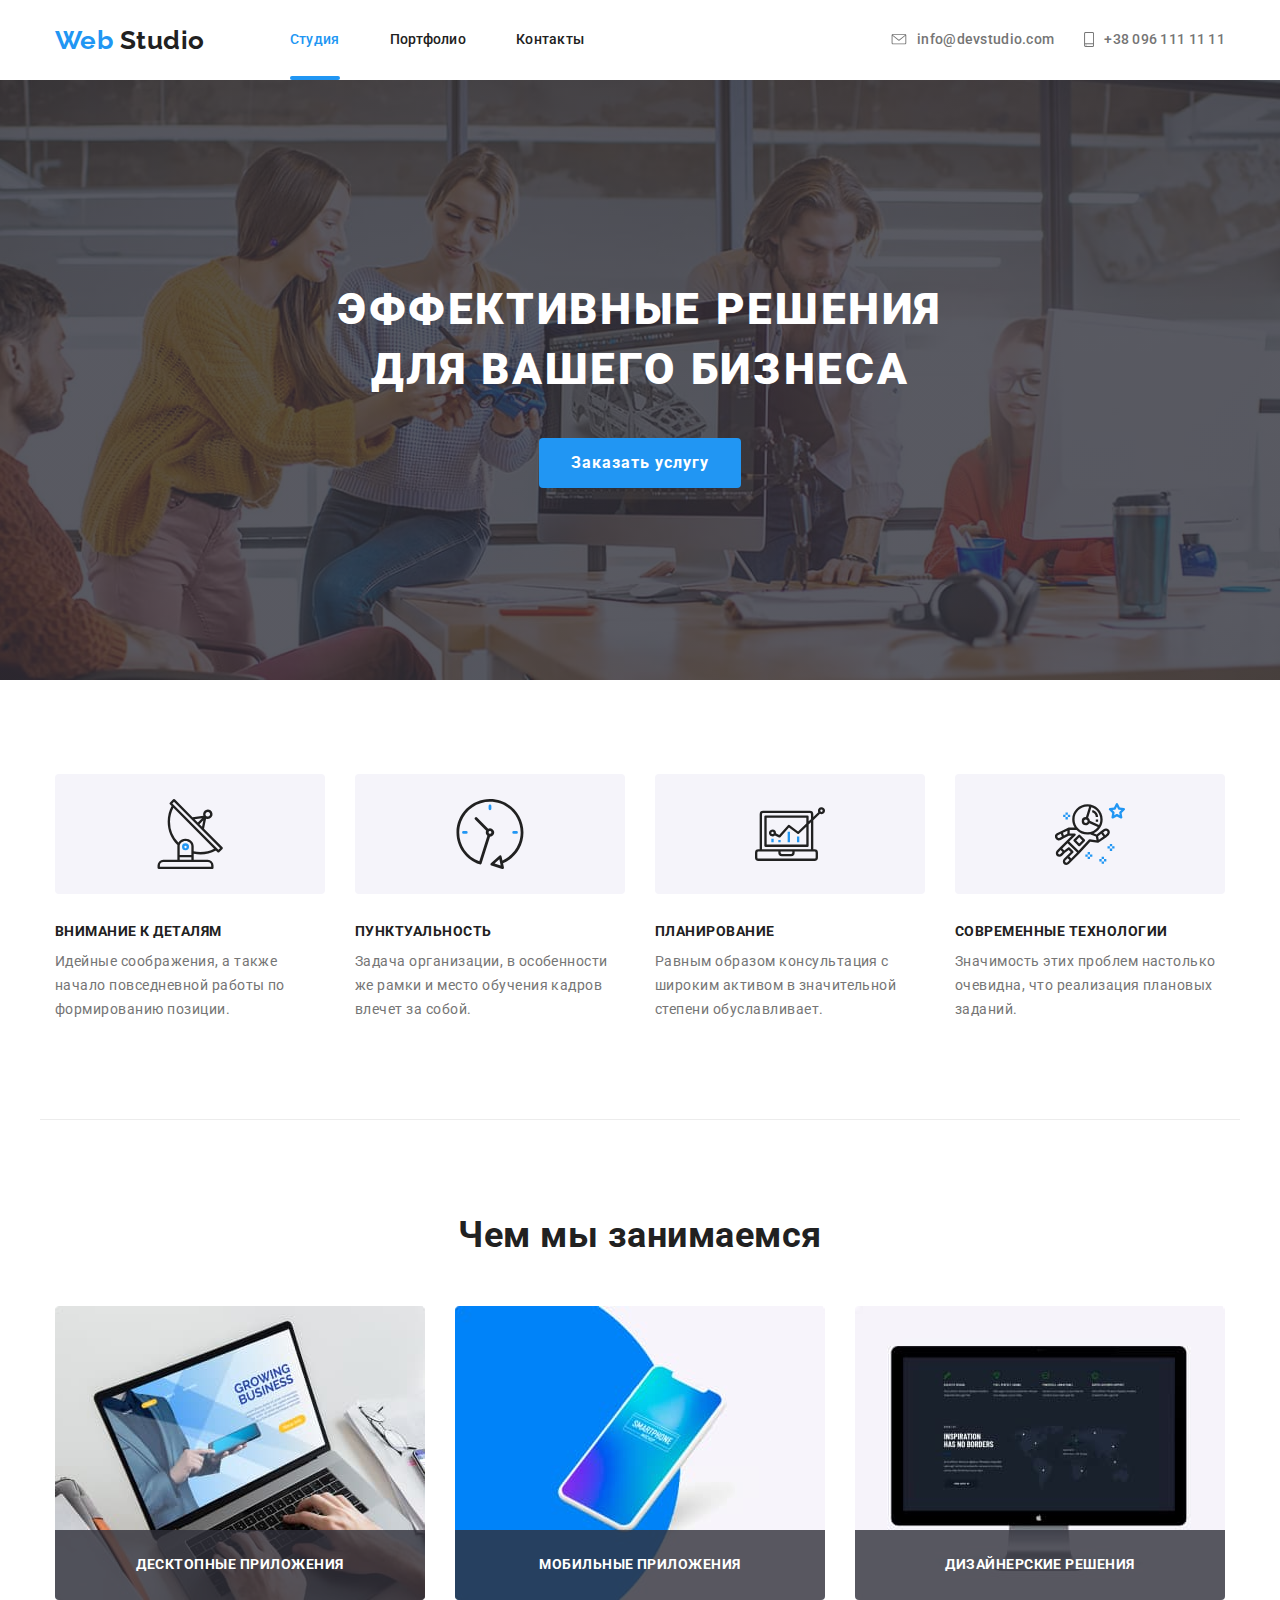
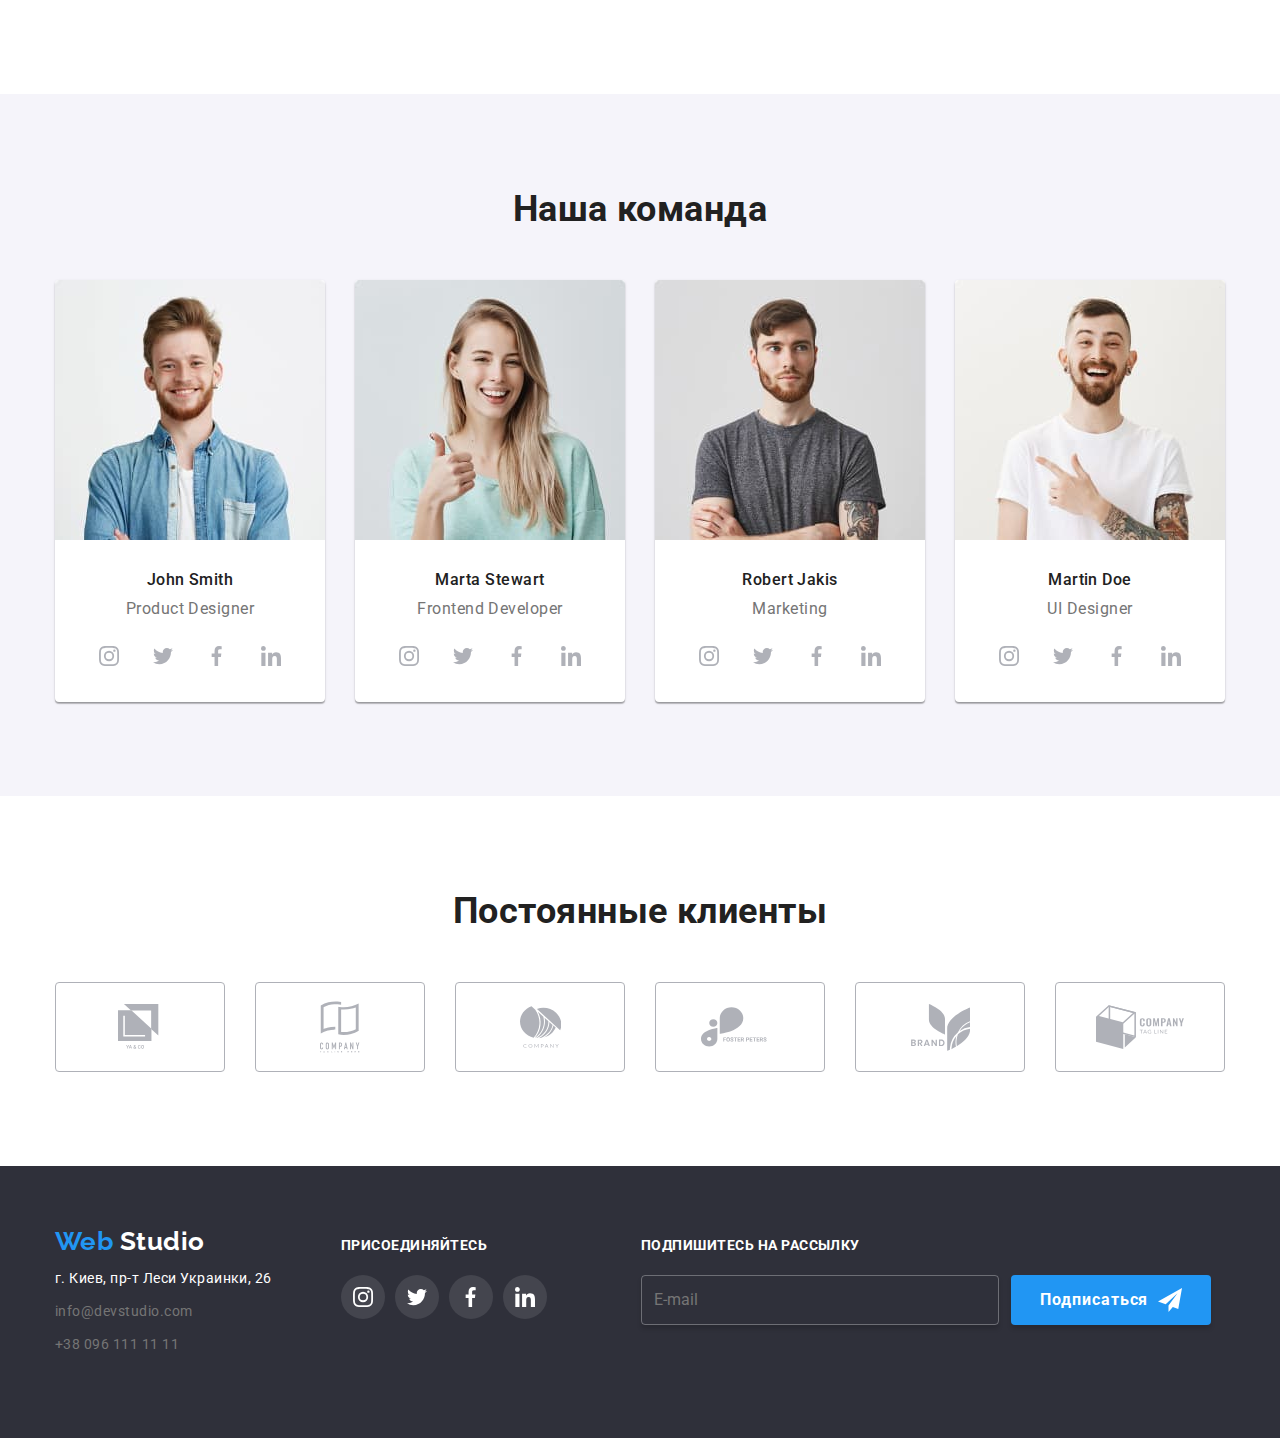
==== commit 8f0d9061: "готовое на проверку ментора" ====
--- a/index.html
+++ b/index.html
@@ -438,7 +438,6 @@
                 </div>
             
             </section>
-            <p class="developers">2020 | Developed by GoIT Students</p>
         </div>
     </footer>
   
--- a/css/main.min.css
+++ b/css/main.min.css
@@ -1,2 +1,2 @@
-body{color:#212121;background-color:#fff;font-family:Roboto,sans-serif;letter-spacing:0.03em;font-style:normal;font-weight:400}img{display:block;max-width:100%;height:auto}.visually-hidden{position:absolute;width:1px;height:1px;margin:-1px;border:0;padding:0;clip:rect(0 0 0 0);overflow:hidden}.logo,.join,.team p,.team .title,.contacts>p{padding:0;margin:0}.container{margin-left:auto;margin-right:auto;width:1200px;padding-left:15px;padding-right:15px}a{text-decoration:none}li{list-style-type:none}h2,.advantages{text-align:center}.hidden{display:none;padding:0;margin:0;text-align:center}.nav-logo{margin-right:85px}span.first-name,span.last-name{color:#2196F3;font-family:Raleway,sans-serif;font-weight:700;font-size:26px;line-height:1.18}span.last-name{color:#212121}span.last-name.footer{color:#fff}.nav{display:-webkit-box;display:-ms-flexbox;display:flex;-webkit-box-align:center;-ms-flex-align:center;align-items:center}.nav-link{display:-webkit-box;display:-ms-flexbox;display:flex;padding:0;margin:0}.nav-link .item+.item{margin-left:50px}.nav-link .title{display:inline-block;padding-top:32px;padding-bottom:32px;margin-bottom:0px;color:inherit;font-weight:500;font-size:14px;line-height:1.14;letter-spacing:0.02em;-webkit-transition:color 250ms cubic-bezier(0.4, 0, 0.2, 1);transition:color 250ms cubic-bezier(0.4, 0, 0.2, 1)}.nav-link .title:hover,.nav-link .title:focus{color:#2196F3}.nav-link .current{position:relative;color:#2196F3}.nav-link .current::after{content:'';position:absolute;bottom:0;left:0;width:100%;height:4px;background-color:#2196F3;border-radius:2px}.header-porfolio{border-bottom:1px solid var(--header-line-color)}.nav-contacts{display:-webkit-box;display:-ms-flexbox;display:flex;padding:0;margin:0;margin-left:auto;-webkit-box-align:center;-ms-flex-align:center;align-items:center;color:inherit;font-weight:500;font-size:14px;line-height:1.14;letter-spacing:0.02em}.nav-contacts .item+.item{display:-webkit-box;display:-ms-flexbox;display:flex;margin-left:30px;-webkit-box-align:center;-ms-flex-align:center;align-items:center}.nav-contacts .item-link{display:-webkit-box;display:-ms-flexbox;display:flex;-webkit-box-align:center;-ms-flex-align:center;align-items:center;color:#757575;-webkit-transition:color 250ms cubic-bezier(0.4, 0, 0.2, 1);transition:color 250ms cubic-bezier(0.4, 0, 0.2, 1)}.item-icon{margin-right:10px}.item-icon.mail{display:-webkit-box;display:-ms-flexbox;display:flex;width:16px;height:11px;-webkit-transition:fill 250ms cubic-bezier(0.4, 0, 0.2, 1);transition:fill 250ms cubic-bezier(0.4, 0, 0.2, 1);fill:#757575}.item-icon.phone{display:-webkit-box;display:-ms-flexbox;display:flex;width:10px;height:15px;-webkit-transition:fill 250ms cubic-bezier(0.4, 0, 0.2, 1);transition:fill 250ms cubic-bezier(0.4, 0, 0.2, 1);fill:#757575}.nav-contacts .item-link:hover,.nav-contacts .item-link:focus{color:#2196F3;fill:#2196F3}.nav-contacts .item-link:hover>.mail,.nav-contacts .item-link:focus>.mail{fill:#2196F3}.nav-contacts .item-link:hover>.phone,.nav-contacts .item-link:focus>.phone{fill:#2196F3}.hero{padding-top:200px;padding-bottom:200px;margin-left:auto;margin-right:auto;text-align:center;background-image:-webkit-gradient(linear, left top, left bottom, from(rgba(47,48,58,0.8)), to(rgba(47,48,58,0.8))),url(../images/Hero.jpg);background-image:linear-gradient(rgba(47,48,58,0.8), rgba(47,48,58,0.8)),url(../images/Hero.jpg);background-repeat:no-repeat;background-position:center;max-width:1600px;height:600px}.hero .title{margin:0;margin-bottom:38px;margin-left:auto;margin-right:auto;width:646px;-ms-flex-line-pack:center;align-content:center;color:#fff;font-weight:900;font-size:44px;line-height:1.36;letter-spacing:0.06em;text-transform:uppercase}.hero .link{display:inline-block;margin-bottom:0px;padding:10px 32px;cursor:pointer;background-color:#2196F3;border-radius:4px;color:#fff;font-weight:700;font-size:16px;line-height:1.88;letter-spacing:0.06em;min-width:200px;border:none}.backdrop{position:fixed;top:0;left:0;width:100%;height:100%;background-color:rgba(0,0,0,0.2);-webkit-transition:opacity 250ms cubic-bezier(0.4, 0, 0.2, 1);transition:opacity 250ms cubic-bezier(0.4, 0, 0.2, 1)}.backdrop.is-hidden{opacity:0;pointer-events:none}.backdrop.is-hidden.modal{-webkit-transform:translate(-50%, -50%) scale(1.1);transform:translate(-50%, -50%) scale(1.1)}.modal{position:relative;top:50%;left:50%;padding:40px;width:528px;background-color:#fff;border-radius:4px;-webkit-box-shadow:0px 2px 1px rgba(0,0,0,0.2),0px 1px 1px rgba(0,0,0,0.14),0px 1px 3px rgba(0,0,0,0.12);box-shadow:0px 2px 1px rgba(0,0,0,0.2),0px 1px 1px rgba(0,0,0,0.14),0px 1px 3px rgba(0,0,0,0.12);text-align:center;-webkit-transform:translate(-50%, -50%) scale(1);transform:translate(-50%, -50%) scale(1);-webkit-transition:-webkit-transform 250ms cubic-bezier(0.4, 0, 0.2, 1);transition:-webkit-transform 250ms cubic-bezier(0.4, 0, 0.2, 1);transition:transform 250ms cubic-bezier(0.4, 0, 0.2, 1);transition:transform 250ms cubic-bezier(0.4, 0, 0.2, 1), -webkit-transform 250ms cubic-bezier(0.4, 0, 0.2, 1)}.modal-button{position:absolute;top:0;right:0;-webkit-transform:translate(30%, -30%);transform:translate(30%, -30%);display:-webkit-box;display:-ms-flexbox;display:flex;width:30px;height:30px;background-color:#fff;border-radius:50%;-webkit-box-pack:center;-ms-flex-pack:center;justify-content:center;-webkit-box-align:center;-ms-flex-align:center;align-items:center;outline:none;border:none;-webkit-box-shadow:0px 2px 1px rgba(0,0,0,0.2),0px 1px 1px rgba(0,0,0,0.14),0px 1px 3px rgba(0,0,0,0.12);box-shadow:0px 2px 1px rgba(0,0,0,0.2),0px 1px 1px rgba(0,0,0,0.14),0px 1px 3px rgba(0,0,0,0.12);cursor:pointer}.modal-close{display:-webkit-box;display:-ms-flexbox;display:flex;width:11px;height:11px}.form-call{display:block;font-size:20px;line-height:23px}.form-list{margin:0;padding:0}.form-list__item{margin-top:28px;display:block}.form-list__item.first{margin-top:30px}.form-list__item-text{position:absolute;top:50%;left:42px;-webkit-transform:translateY(-50%);transform:translateY(-50%);-webkit-transition:-webkit-transform 250ms cubic-bezier(0.4, 0, 0.2, 1);transition:-webkit-transform 250ms cubic-bezier(0.4, 0, 0.2, 1);transition:transform 250ms cubic-bezier(0.4, 0, 0.2, 1);transition:transform 250ms cubic-bezier(0.4, 0, 0.2, 1), -webkit-transform 250ms cubic-bezier(0.4, 0, 0.2, 1)}.form-list__item-colomn{padding-left:42px;width:100%;height:40px;border:1px solid rgba(33,33,33,0.2);border-radius:4px;outline:none}.form-list__item-colomn.comments{resize:none;display:block;padding:12px 16px;width:100%;height:120px}.form-list__item-label{position:relative;font-size:14px;line-height:1.14;letter-spacing:0.01em;color:#757575;outline:none}.form-list__item-label:focus-within>.form-list__item-image{fill:#2196F3}.form-list__item-label:focus-within>.form-list__item-colomn{border-color:#2196F3}.form-list__item-label:focus-within>.form-list__item-text,.form-list__item-label .form-list__item-colomn:not(:placeholder-shown)+.form-list__item-text{-webkit-transform:translate(-26px, -36px);transform:translate(-26px, -36px);font-size:12px;color:#2196F3}.form-list__item-label:focus-within>.comments-text,.form-list__item-label textarea:not(:placeholder-shown)+.comments-text{-webkit-transform:translateY(-28px);transform:translateY(-28px);font-size:12px;color:#2196F3}textarea,input{-webkit-transition:border-color 250ms cubic-bezier(0.4, 0, 0.2, 1);transition:border-color 250ms cubic-bezier(0.4, 0, 0.2, 1)}.comments-text{position:absolute;top:12px;left:16px;-webkit-transition:-webkit-transform 250ms cubic-bezier(0.4, 0, 0.2, 1);transition:-webkit-transform 250ms cubic-bezier(0.4, 0, 0.2, 1);transition:transform 250ms cubic-bezier(0.4, 0, 0.2, 1);transition:transform 250ms cubic-bezier(0.4, 0, 0.2, 1), -webkit-transform 250ms cubic-bezier(0.4, 0, 0.2, 1)}.form-mailing{margin-top:20px}.form-mailing__label{display:-webkit-inline-box;display:-ms-inline-flexbox;display:inline-flex;-webkit-box-align:center;-ms-flex-align:center;align-items:center;-webkit-box-pack:center;-ms-flex-pack:center;justify-content:center}.form-mailing__label-link{color:#2196F3;-webkit-text-decoration-line:underline;text-decoration-line:underline}.form-mailing__label-confirm{margin:0;padding:0;font-size:14px;line-height:1.71;color:#757575}.form-list__item-image{position:absolute;width:18px;height:18px;top:50%;left:16px;-webkit-transform:translateY(-50%);transform:translateY(-50%)}.checkbox{margin-right:9px;position:absolute;width:1px;height:1px;margin:-1px}.checkbox-icon{display:block;margin-right:8px;width:15px;height:15px;border:2px solid #212121;border-radius:4px;-webkit-transition:opacity 250ms cubic-bezier(0.4, 0, 0.2, 1);transition:opacity 250ms cubic-bezier(0.4, 0, 0.2, 1)}.checkbox:checked+.checkbox-icon{background-color:#2196F3;background-image:url(../images/icon-check.svg);background-size:contain;background-origin:border-box;border-color:#2196F3}.button-send{display:inline-block;margin-top:30px;width:200px;height:50px;font-size:16px;line-height:1.87;font-weight:700;letter-spacing:0.06em;color:#fff;background:#2196F3;-webkit-box-shadow:0px 4px 4px rgba(0,0,0,0.15);box-shadow:0px 4px 4px rgba(0,0,0,0.15);border-radius:4px;border:none;cursor:pointer}.advantages{padding:0;margin:0;display:-webkit-box;display:-ms-flexbox;display:flex;padding-top:94px;padding-bottom:94px;-webkit-box-align:center;-ms-flex-align:center;align-items:center;text-align:center}.advantages-background{display:-webkit-box;display:-ms-flexbox;display:flex;margin-bottom:30px;width:270px;height:120px;background-color:#F5F4FA;border-radius:4px;-webkit-box-pack:center;-ms-flex-pack:center;justify-content:center;-webkit-box-align:center;-ms-flex-align:center;align-items:center}.advantages-sprite{display:-webkit-box;display:-ms-flexbox;display:flex;width:70px;height:70px}.advantages-title{font-weight:700;font-size:14px;line-height:1.14;text-transform:uppercase;margin:0;margin-bottom:10px;height:16px}.advantages-description{margin:0;color:#757575;max-width:270px;font-size:14px;line-height:1.7;margin-bottom:0px;height:75px}.advantages-element,.benefit-item{text-align:left;margin-right:30px}.advantages-element:last-child,.benefit-item:last-child{margin-right:0px}.benefit-item{position:relative}.employment{padding-top:94px;padding-bottom:94px;margin-bottom:94px}.employment-section{padding-top:94px;padding-bottom:94px;border-top:1px solid #ECECEC}.title-section{margin:0;margin-bottom:50px;margin-left:auto;margin-right:auto;font-weight:700;font-size:36px;line-height:1.17;text-align:center}.benefit{display:-webkit-box;display:-ms-flexbox;display:flex;padding:0;margin:0}.benefit-item img{display:block;margin-bottom:0px;border-radius:4px;height:294px}.benefit-item .capabilities{padding:0;margin:0;position:absolute;bottom:0;display:block;padding:27px 80px;width:370px;color:#fff;font-weight:700;font-size:14px;line-height:1.14;height:70px;text-align:center;text-transform:uppercase;background-color:rgba(47,48,58,0.8);border-radius:0px 0px 4px 4px}.team{background-color:#F5F4FA}.team-flex{margin:0;padding:0;display:-webkit-box;display:-ms-flexbox;display:flex}.team-flex .title{font-weight:500;font-size:16px;line-height:1.19;text-align:center;margin-bottom:10px}.team-flex-photo{margin-bottom:30px;display:block;height:260px}.employment-team{padding-top:94px;padding-bottom:94px}.team-flex-item{width:calc((100% - 90px) / 4);margin-right:30px;background-color:#fff;-webkit-box-shadow:0px 2px 1px rgba(0,0,0,0.2),0px 1px 1px rgba(0,0,0,0.14),0px 1px 3px rgba(0,0,0,0.12);box-shadow:0px 2px 1px rgba(0,0,0,0.2),0px 1px 1px rgba(0,0,0,0.14),0px 1px 3px rgba(0,0,0,0.12);border-radius:4px;padding-bottom:24px;overflow:hidden}.team-flex-item:last-child{margin-right:0px}.team-flex-item p{color:#757575;font-size:16px;line-height:1.19;text-align:center;margin-bottom:16px}.social-links{display:-webkit-box;display:-ms-flexbox;display:flex;margin-right:auto;margin-left:auto;width:206px;height:44px;padding:0}.social-links .link{display:-webkit-box;display:-ms-flexbox;display:flex;-webkit-box-align:center;-ms-flex-align:center;align-items:center;width:44px;height:44px;border-radius:50%;background-size:20px;background-repeat:no-repeat;background-position:center;-webkit-transition:background-color 250ms cubic-bezier(0.4, 0, 0.2, 1);transition:background-color 250ms cubic-bezier(0.4, 0, 0.2, 1)}.social-links .link:hover>.link-icon,.social-links .link:focus>.link-icon{fill:#fff}.social-links .link:hover,.social-links .link:focus{background-color:#2196F3}.social-links>li{margin-right:10px}.social-links>li:last-child{margin-right:0px}.social-links .link-icon{display:inline-block;fill:#AFB1B8;-webkit-transition:fill 250ms cubic-bezier(0.4, 0, 0.2, 1);transition:fill 250ms cubic-bezier(0.4, 0, 0.2, 1)}.employment-partners{padding-top:94px;padding-bottom:94px}.partners{margin:0;padding:0;display:-webkit-box;display:-ms-flexbox;display:flex;-webkit-box-pack:justify;-ms-flex-pack:justify;justify-content:space-between}.partners-image{display:-webkit-box;display:-ms-flexbox;display:flex}.partners-logo{display:block;fill:#AFB1B8;-webkit-transition:fill 250ms cubic-bezier(0.4, 0, 0.2, 1);transition:fill 250ms cubic-bezier(0.4, 0, 0.2, 1)}.partners-link{display:-webkit-box;display:-ms-flexbox;display:flex;width:170px;height:90px;border:1px solid #AFB1B8;border-radius:4px;-webkit-box-pack:center;-ms-flex-pack:center;justify-content:center;-webkit-box-align:center;-ms-flex-align:center;align-items:center;-webkit-transition:border 250ms cubic-bezier(0.4, 0, 0.2, 1);transition:border 250ms cubic-bezier(0.4, 0, 0.2, 1)}.partners-link:hover,.partners-link:focus{border:1px solid #2196F3}.partners-link:hover>.partners-logo,.partners-link:focus>.partners-logo{fill:#2196F3}.filtres{padding-top:93px;padding-bottom:50px}.filtres-resources{display:-webkit-box;display:-ms-flexbox;display:flex;-webkit-box-pack:center;-ms-flex-pack:center;justify-content:center;margin:0;padding:0}.filtres-resources-button{margin-right:8px}.filtres-resources-button:last-child{margin-right:0px}.filtres-resources button{padding:6px 22px;font-weight:500;font-size:16px;line-height:1.63;text-align:center;border:none;border-radius:4px;-webkit-transition:color 250ms cubic-bezier(0.4, 0, 0.2, 1),background-color 250ms cubic-bezier(0.4, 0, 0.2, 1),-webkit-box-shadow 250ms cubic-bezier(0.4, 0, 0.2, 1);transition:color 250ms cubic-bezier(0.4, 0, 0.2, 1),background-color 250ms cubic-bezier(0.4, 0, 0.2, 1),-webkit-box-shadow 250ms cubic-bezier(0.4, 0, 0.2, 1);transition:color 250ms cubic-bezier(0.4, 0, 0.2, 1),background-color 250ms cubic-bezier(0.4, 0, 0.2, 1),box-shadow 250ms cubic-bezier(0.4, 0, 0.2, 1);transition:color 250ms cubic-bezier(0.4, 0, 0.2, 1),background-color 250ms cubic-bezier(0.4, 0, 0.2, 1),box-shadow 250ms cubic-bezier(0.4, 0, 0.2, 1),-webkit-box-shadow 250ms cubic-bezier(0.4, 0, 0.2, 1)}.filtres-resources button:hover,.filtres-resources button:focus{color:#fff;background-color:#2196F3;-webkit-box-shadow:0px 2px 2px rgba(0,0,0,0.12),0px 1px 2px rgba(0,0,0,0.08),0px 3px 1px rgba(0,0,0,0.1);box-shadow:0px 2px 2px rgba(0,0,0,0.12),0px 1px 2px rgba(0,0,0,0.08),0px 3px 1px rgba(0,0,0,0.1)}.works{padding-bottom:94px}.portfolio{display:-webkit-box;display:-ms-flexbox;display:flex;-ms-flex-wrap:wrap;flex-wrap:wrap;padding:0;margin:0}.portfolio img{margin-bottom:0px;height:294px}.portfolio-image{position:relative;display:-webkit-box;display:-ms-flexbox;display:flex;overflow:hidden}.portfolio .text{position:absolute;padding:0px 24px;margin:0;display:-webkit-box;display:-ms-flexbox;display:flex;-webkit-box-align:center;-ms-flex-align:center;align-items:center;color:#fff;background-color:rgba(33,150,243,0.9);width:370px;height:294px;font-size:18px;line-height:1.56;-webkit-transform:translate(0, 100%);transform:translate(0, 100%);-webkit-transition:-webkit-transform 250ms cubic-bezier(0.4, 0, 0.2, 1);transition:-webkit-transform 250ms cubic-bezier(0.4, 0, 0.2, 1);transition:transform 250ms cubic-bezier(0.4, 0, 0.2, 1);transition:transform 250ms cubic-bezier(0.4, 0, 0.2, 1), -webkit-transform 250ms cubic-bezier(0.4, 0, 0.2, 1)}.portfolio-links{width:calc((100% - 30px * 2) / 3);margin-right:30px;margin-top:30px}.portfolio-links:nth-child(3n){margin-right:0px}.portfolio-links:nth-child(-n+3){margin-top:0px}.portfolio-elements{border-top-right-radius:5px;border-top-left-radius:5px;overflow:hidden;-webkit-transition:-webkit-box-shadow 250ms 250ms cubic-bezier(0.4, 0, 0.2, 1);transition:-webkit-box-shadow 250ms 250ms cubic-bezier(0.4, 0, 0.2, 1);transition:box-shadow 250ms 250ms cubic-bezier(0.4, 0, 0.2, 1);transition:box-shadow 250ms 250ms cubic-bezier(0.4, 0, 0.2, 1), -webkit-box-shadow 250ms 250ms cubic-bezier(0.4, 0, 0.2, 1)}.portfolio-elements:hover,.portfolio-elements:focus{-webkit-box-shadow:1px 4px 6px rgba(0,0,0,0.16),0px 4px 4px rgba(0,0,0,0.06),0px 1px 1px rgba(0,0,0,0.12);box-shadow:1px 4px 6px rgba(0,0,0,0.16),0px 4px 4px rgba(0,0,0,0.06),0px 1px 1px rgba(0,0,0,0.12)}.portfolio-elements:hover .text,.portfolio-elements:focus .text{-webkit-transform:translate(0, 0);transform:translate(0, 0)}.portfolio-elements,.portfolio-elements>img{display:block;margin-right:0px}.portfolio-card{border:1px solid #EEEEEE;border-top:transparent;border-bottom-right-radius:5px;border-bottom-left-radius:5px;padding:20px 24px}.portfolio-card h2{color:#212121;font-weight:700;font-size:18px;line-height:2;letter-spacing:0.06em;text-align:left;margin:0;padding:0}.portfolio-card .product{color:#757575;font-size:16px;line-height:1.86;text-align:left;margin-top:4px;margin-bottom:0px}footer{background-color:#2F303A;padding-bottom:21px}.container-footer{margin-bottom:0px}.contacts>ul{padding:0;margin:0}.contacts>p{margin-bottom:9px;color:#fff;font-size:14px;line-height:1.71;font-style:normal}.contacts a{display:block;margin-top:0px;color:#757575;font-size:14px;line-height:1.71;font-style:normal}.contacts li:first-child{margin-bottom:9px}.footer-flex{display:-webkit-box;display:-ms-flexbox;display:flex;-webkit-box-align:baseline;-ms-flex-align:baseline;align-items:baseline}.footer-flex-block{margin-top:48px}.network{margin-left:69px}.footer-logo{display:block;margin-bottom:10px}.footer-links{margin-top:21px;fill:#fff}.footer-links .link{background-color:rgba(255,255,255,0.1)}.footer-links .link-icon{fill:#fff}.last-name-logo{color:#fff}.join{margin-bottom:0px;color:#fff;font-weight:700;font-size:14px;line-height:1.14;text-transform:uppercase;text-align:left}.subscribe{margin-top:57px;margin-left:94px}.subscribe-urge{color:#fff;font-size:14px;line-height:1.14;font-weight:700;text-transform:uppercase}.subscribe-form{display:-webkit-box;display:-ms-flexbox;display:flex;padding:0;margin-top:20px}.subscribe-form__field-input{padding-left:12px;width:358px;height:50px;color:rgba(255,255,255,0.6);font-size:16px;line-height:1.87;background-color:transparent;border:1px solid rgba(255,255,255,0.3);-webkit-box-shadow:0px 4px 4px rgba(0,0,0,0.15);box-shadow:0px 4px 4px rgba(0,0,0,0.15);border-radius:4px}.developers{color:rgba(255,255,255,0.4);font-size:12px;line-height:2;text-align:center;margin-top:18px;margin-bottom:0;padding-top:18px;border-top:1px solid rgba(255,255,255,0.1)}.submit{display:-webkit-box;display:-ms-flexbox;display:flex;-webkit-box-align:center;-ms-flex-align:center;align-items:center;padding-left:29px;margin-left:12px;width:200px;height:50px;font-weight:bold;font-size:16px;line-height:1.87;letter-spacing:0.06em;color:#fff;background-color:#2196F3;border:none;-webkit-box-shadow:0px 4px 4px rgba(0,0,0,0.15);box-shadow:0px 4px 4px rgba(0,0,0,0.15);border-radius:4px}.submit-svg{margin-left:10px;width:24px;height:24px}
+body{color:#212121;background-color:#fff;font-family:Roboto,sans-serif;letter-spacing:0.03em;font-style:normal;font-weight:400}img{display:block;max-width:100%;height:auto}.visually-hidden{position:absolute;width:1px;height:1px;margin:-1px;border:0;padding:0;clip:rect(0 0 0 0);overflow:hidden}.logo,.join,.team p,.team .title,.contacts>p{padding:0;margin:0}.container{margin-left:auto;margin-right:auto;width:1200px;padding-left:15px;padding-right:15px}a{text-decoration:none}li{list-style-type:none}h2,.advantages{text-align:center}.hidden{display:none;padding:0;margin:0;text-align:center}.nav-logo{margin-right:85px}span.first-name,span.last-name{color:#2196F3;font-family:Raleway,sans-serif;font-weight:700;font-size:26px;line-height:1.18}span.last-name{color:#212121}span.last-name.footer{color:#fff}.nav{display:-webkit-box;display:-ms-flexbox;display:flex;-webkit-box-align:center;-ms-flex-align:center;align-items:center}.nav-link{display:-webkit-box;display:-ms-flexbox;display:flex;padding:0;margin:0}.nav-link .item+.item{margin-left:50px}.nav-link .title{display:inline-block;padding-top:32px;padding-bottom:32px;margin-bottom:0px;color:inherit;font-weight:500;font-size:14px;line-height:1.14;letter-spacing:0.02em;-webkit-transition:color 250ms cubic-bezier(0.4, 0, 0.2, 1);transition:color 250ms cubic-bezier(0.4, 0, 0.2, 1)}.nav-link .title:hover,.nav-link .title:focus{color:#2196F3}.nav-link .current{position:relative;color:#2196F3}.nav-link .current::after{content:'';position:absolute;bottom:0;left:0;width:100%;height:4px;background-color:#2196F3;border-radius:2px}.header-porfolio{border-bottom:1px solid #ECECEC}.nav-contacts{display:-webkit-box;display:-ms-flexbox;display:flex;padding:0;margin:0;margin-left:auto;-webkit-box-align:center;-ms-flex-align:center;align-items:center;color:inherit;font-weight:500;font-size:14px;line-height:1.14;letter-spacing:0.02em}.nav-contacts .item+.item{display:-webkit-box;display:-ms-flexbox;display:flex;margin-left:30px;-webkit-box-align:center;-ms-flex-align:center;align-items:center}.nav-contacts .item-link{display:-webkit-box;display:-ms-flexbox;display:flex;-webkit-box-align:center;-ms-flex-align:center;align-items:center;color:#757575;-webkit-transition:color 250ms cubic-bezier(0.4, 0, 0.2, 1);transition:color 250ms cubic-bezier(0.4, 0, 0.2, 1)}.item-icon{margin-right:10px}.item-icon.mail{display:-webkit-box;display:-ms-flexbox;display:flex;width:16px;height:11px;-webkit-transition:fill 250ms cubic-bezier(0.4, 0, 0.2, 1);transition:fill 250ms cubic-bezier(0.4, 0, 0.2, 1);fill:#757575}.item-icon.phone{display:-webkit-box;display:-ms-flexbox;display:flex;width:10px;height:15px;-webkit-transition:fill 250ms cubic-bezier(0.4, 0, 0.2, 1);transition:fill 250ms cubic-bezier(0.4, 0, 0.2, 1);fill:#757575}.nav-contacts .item-link:hover,.nav-contacts .item-link:focus{color:#2196F3;fill:#2196F3}.nav-contacts .item-link:hover>.mail,.nav-contacts .item-link:focus>.mail{fill:#2196F3}.nav-contacts .item-link:hover>.phone,.nav-contacts .item-link:focus>.phone{fill:#2196F3}.hero{padding-top:200px;padding-bottom:200px;margin-left:auto;margin-right:auto;text-align:center;background-image:-webkit-gradient(linear, left top, left bottom, from(rgba(47,48,58,0.8)), to(rgba(47,48,58,0.8))),url(../images/Hero.jpg);background-image:linear-gradient(rgba(47,48,58,0.8), rgba(47,48,58,0.8)),url(../images/Hero.jpg);background-repeat:no-repeat;background-position:center;max-width:1600px;height:600px}.hero .title{margin:0;margin-bottom:38px;margin-left:auto;margin-right:auto;width:646px;-ms-flex-line-pack:center;align-content:center;color:#fff;font-weight:900;font-size:44px;line-height:1.36;letter-spacing:0.06em;text-transform:uppercase}.hero .link{display:inline-block;margin-bottom:0px;padding:10px 32px;cursor:pointer;background-color:#2196F3;border-radius:4px;color:#fff;font-weight:700;font-size:16px;line-height:1.88;letter-spacing:0.06em;min-width:200px;border:none}.backdrop{position:fixed;top:0;left:0;width:100%;height:100%;background-color:rgba(0,0,0,0.2);-webkit-transition:opacity 250ms cubic-bezier(0.4, 0, 0.2, 1);transition:opacity 250ms cubic-bezier(0.4, 0, 0.2, 1)}.backdrop.is-hidden{opacity:0;pointer-events:none}.backdrop.is-hidden.modal{-webkit-transform:translate(-50%, -50%) scale(1.1);transform:translate(-50%, -50%) scale(1.1)}.modal{position:relative;top:50%;left:50%;padding:40px;width:528px;background-color:#fff;border-radius:4px;-webkit-box-shadow:0px 2px 1px rgba(0,0,0,0.2),0px 1px 1px rgba(0,0,0,0.14),0px 1px 3px rgba(0,0,0,0.12);box-shadow:0px 2px 1px rgba(0,0,0,0.2),0px 1px 1px rgba(0,0,0,0.14),0px 1px 3px rgba(0,0,0,0.12);text-align:center;-webkit-transform:translate(-50%, -50%) scale(1);transform:translate(-50%, -50%) scale(1);-webkit-transition:-webkit-transform 250ms cubic-bezier(0.4, 0, 0.2, 1);transition:-webkit-transform 250ms cubic-bezier(0.4, 0, 0.2, 1);transition:transform 250ms cubic-bezier(0.4, 0, 0.2, 1);transition:transform 250ms cubic-bezier(0.4, 0, 0.2, 1), -webkit-transform 250ms cubic-bezier(0.4, 0, 0.2, 1)}.modal-button{position:absolute;top:0;right:0;-webkit-transform:translate(-8px, 8px);transform:translate(-8px, 8px);display:-webkit-box;display:-ms-flexbox;display:flex;width:30px;height:30px;background-color:#fff;border-radius:50%;-webkit-box-pack:center;-ms-flex-pack:center;justify-content:center;-webkit-box-align:center;-ms-flex-align:center;align-items:center;outline:none;border:1px solid rgba(0,0,0,0.1);cursor:pointer}.modal-close{display:-webkit-box;display:-ms-flexbox;display:flex;width:11px;height:11px}.form-call{display:block;font-size:20px;line-height:23px}.form-list{margin:0;padding:0}.form-list__item{margin-top:28px;display:block}.form-list__item.first{margin-top:30px}.form-list__item-text{position:absolute;top:50%;left:42px;-webkit-transform:translateY(-50%);transform:translateY(-50%);-webkit-transition:-webkit-transform 250ms cubic-bezier(0.4, 0, 0.2, 1);transition:-webkit-transform 250ms cubic-bezier(0.4, 0, 0.2, 1);transition:transform 250ms cubic-bezier(0.4, 0, 0.2, 1);transition:transform 250ms cubic-bezier(0.4, 0, 0.2, 1), -webkit-transform 250ms cubic-bezier(0.4, 0, 0.2, 1)}.form-list__item-colomn{padding-left:42px;width:100%;height:40px;border:1px solid rgba(33,33,33,0.2);border-radius:4px;outline:none}.form-list__item-colomn.comments{resize:none;display:block;padding:12px 16px;width:100%;height:120px}.form-list__item-label{position:relative;font-size:14px;line-height:1.14;letter-spacing:0.01em;color:#757575;outline:none}.form-list__item-label:focus-within>.form-list__item-image{fill:#2196F3}.form-list__item-label:focus-within>.form-list__item-colomn{border-color:#2196F3}.form-list__item-label:focus-within>.form-list__item-text,.form-list__item-label .form-list__item-colomn:not(:placeholder-shown)+.form-list__item-text{-webkit-transform:translate(-26px, -36px);transform:translate(-26px, -36px);font-size:12px;color:#2196F3}.form-list__item-label:focus-within>.comments-text,.form-list__item-label textarea:not(:placeholder-shown)+.comments-text{-webkit-transform:translateY(-28px);transform:translateY(-28px);font-size:12px;color:#2196F3}textarea,input{-webkit-transition:border-color 250ms cubic-bezier(0.4, 0, 0.2, 1);transition:border-color 250ms cubic-bezier(0.4, 0, 0.2, 1)}.comments-text{position:absolute;top:12px;left:16px;-webkit-transition:-webkit-transform 250ms cubic-bezier(0.4, 0, 0.2, 1);transition:-webkit-transform 250ms cubic-bezier(0.4, 0, 0.2, 1);transition:transform 250ms cubic-bezier(0.4, 0, 0.2, 1);transition:transform 250ms cubic-bezier(0.4, 0, 0.2, 1), -webkit-transform 250ms cubic-bezier(0.4, 0, 0.2, 1)}.form-mailing{margin-top:20px}.form-mailing__label{display:-webkit-inline-box;display:-ms-inline-flexbox;display:inline-flex;-webkit-box-align:center;-ms-flex-align:center;align-items:center;-webkit-box-pack:center;-ms-flex-pack:center;justify-content:center}.form-mailing__label-link{color:#2196F3;-webkit-text-decoration-line:underline;text-decoration-line:underline}.form-mailing__label-confirm{margin:0;padding:0;font-size:14px;line-height:1.71;color:#757575}.form-list__item-image{position:absolute;width:18px;height:18px;top:50%;left:16px;-webkit-transform:translateY(-50%);transform:translateY(-50%)}.checkbox{margin-right:9px;position:absolute;width:1px;height:1px;margin:-1px}.checkbox-icon{display:block;margin-right:8px;width:15px;height:15px;border:2px solid #212121;border-radius:4px;-webkit-transition:opacity 250ms cubic-bezier(0.4, 0, 0.2, 1);transition:opacity 250ms cubic-bezier(0.4, 0, 0.2, 1)}.checkbox:checked+.checkbox-icon{background-color:#2196F3;background-image:url(../images/icon-check.svg);background-size:contain;background-origin:border-box;border-color:#2196F3}.button-send{display:inline-block;margin-top:30px;width:200px;height:50px;font-size:16px;line-height:1.87;font-weight:700;letter-spacing:0.06em;color:#fff;background:#2196F3;-webkit-box-shadow:0px 4px 4px rgba(0,0,0,0.15);box-shadow:0px 4px 4px rgba(0,0,0,0.15);border-radius:4px;border:none;cursor:pointer}.advantages{padding:0;margin:0;display:-webkit-box;display:-ms-flexbox;display:flex;padding-top:94px;padding-bottom:94px;-webkit-box-align:center;-ms-flex-align:center;align-items:center;text-align:center}.advantages-background{display:-webkit-box;display:-ms-flexbox;display:flex;margin-bottom:30px;width:270px;height:120px;background-color:#F5F4FA;border-radius:4px;-webkit-box-pack:center;-ms-flex-pack:center;justify-content:center;-webkit-box-align:center;-ms-flex-align:center;align-items:center}.advantages-sprite{display:-webkit-box;display:-ms-flexbox;display:flex;width:70px;height:70px}.advantages-title{font-weight:700;font-size:14px;line-height:1.14;text-transform:uppercase;margin:0;margin-bottom:10px;height:16px}.advantages-description{margin:0;color:#757575;max-width:270px;font-size:14px;line-height:1.7;margin-bottom:0px;height:75px}.advantages-element,.benefit-item{text-align:left;margin-right:30px}.advantages-element:last-child,.benefit-item:last-child{margin-right:0px}.benefit-item{position:relative}.employment{padding-top:94px;padding-bottom:94px;margin-bottom:94px}.employment-section{padding-top:94px;padding-bottom:94px;border-top:1px solid #ECECEC}.title-section{margin:0;margin-bottom:50px;margin-left:auto;margin-right:auto;font-weight:700;font-size:36px;line-height:1.17;text-align:center}.benefit{display:-webkit-box;display:-ms-flexbox;display:flex;padding:0;margin:0}.benefit-item img{display:block;margin-bottom:0px;border-radius:4px;height:294px}.benefit-item .capabilities{padding:0;margin:0;position:absolute;bottom:0;display:block;padding:27px 80px;width:370px;color:#fff;font-weight:700;font-size:14px;line-height:1.14;height:70px;text-align:center;text-transform:uppercase;background-color:rgba(47,48,58,0.8);border-radius:0px 0px 4px 4px}.team{background-color:#F5F4FA}.team-flex{margin:0;padding:0;display:-webkit-box;display:-ms-flexbox;display:flex}.team-flex .title{font-weight:500;font-size:16px;line-height:1.19;text-align:center;margin-bottom:10px}.team-flex-photo{margin-bottom:30px;display:block;height:260px}.employment-team{padding-top:94px;padding-bottom:94px}.team-flex-item{width:calc((100% - 90px) / 4);margin-right:30px;background-color:#fff;-webkit-box-shadow:0px 2px 1px rgba(0,0,0,0.2),0px 1px 1px rgba(0,0,0,0.14),0px 1px 3px rgba(0,0,0,0.12);box-shadow:0px 2px 1px rgba(0,0,0,0.2),0px 1px 1px rgba(0,0,0,0.14),0px 1px 3px rgba(0,0,0,0.12);border-radius:4px;padding-bottom:24px;overflow:hidden}.team-flex-item:last-child{margin-right:0px}.team-flex-item p{color:#757575;font-size:16px;line-height:1.19;text-align:center;margin-bottom:16px}.social-links{display:-webkit-box;display:-ms-flexbox;display:flex;margin-right:auto;margin-left:auto;width:206px;height:44px;padding:0}.social-links .link{display:-webkit-box;display:-ms-flexbox;display:flex;-webkit-box-align:center;-ms-flex-align:center;align-items:center;width:44px;height:44px;border-radius:50%;background-size:20px;background-repeat:no-repeat;background-position:center;-webkit-transition:background-color 250ms cubic-bezier(0.4, 0, 0.2, 1);transition:background-color 250ms cubic-bezier(0.4, 0, 0.2, 1)}.social-links .link:hover>.link-icon,.social-links .link:focus>.link-icon{fill:#fff}.social-links .link:hover,.social-links .link:focus{background-color:#2196F3}.social-links>li{margin-right:10px}.social-links>li:last-child{margin-right:0px}.social-links .link-icon{display:inline-block;fill:#AFB1B8;-webkit-transition:fill 250ms cubic-bezier(0.4, 0, 0.2, 1);transition:fill 250ms cubic-bezier(0.4, 0, 0.2, 1)}.employment-partners{padding-top:94px;padding-bottom:94px}.partners{margin:0;padding:0;display:-webkit-box;display:-ms-flexbox;display:flex;-webkit-box-pack:justify;-ms-flex-pack:justify;justify-content:space-between}.partners-image{display:-webkit-box;display:-ms-flexbox;display:flex}.partners-logo{display:block;fill:#AFB1B8;-webkit-transition:fill 250ms cubic-bezier(0.4, 0, 0.2, 1);transition:fill 250ms cubic-bezier(0.4, 0, 0.2, 1)}.partners-link{display:-webkit-box;display:-ms-flexbox;display:flex;width:170px;height:90px;border:1px solid #AFB1B8;border-radius:4px;-webkit-box-pack:center;-ms-flex-pack:center;justify-content:center;-webkit-box-align:center;-ms-flex-align:center;align-items:center;-webkit-transition:border 250ms cubic-bezier(0.4, 0, 0.2, 1);transition:border 250ms cubic-bezier(0.4, 0, 0.2, 1)}.partners-link:hover,.partners-link:focus{border:1px solid #2196F3}.partners-link:hover>.partners-logo,.partners-link:focus>.partners-logo{fill:#2196F3}.filtres{padding-top:93px;padding-bottom:50px}.filtres-resources{display:-webkit-box;display:-ms-flexbox;display:flex;-webkit-box-pack:center;-ms-flex-pack:center;justify-content:center;margin:0;padding:0}.filtres-resources-button{margin-right:8px}.filtres-resources-button:last-child{margin-right:0px}.filtres-resources button{padding:6px 22px;font-weight:500;font-size:16px;line-height:1.63;text-align:center;border:none;border-radius:4px;-webkit-transition:color 250ms cubic-bezier(0.4, 0, 0.2, 1),background-color 250ms cubic-bezier(0.4, 0, 0.2, 1),-webkit-box-shadow 250ms cubic-bezier(0.4, 0, 0.2, 1);transition:color 250ms cubic-bezier(0.4, 0, 0.2, 1),background-color 250ms cubic-bezier(0.4, 0, 0.2, 1),-webkit-box-shadow 250ms cubic-bezier(0.4, 0, 0.2, 1);transition:color 250ms cubic-bezier(0.4, 0, 0.2, 1),background-color 250ms cubic-bezier(0.4, 0, 0.2, 1),box-shadow 250ms cubic-bezier(0.4, 0, 0.2, 1);transition:color 250ms cubic-bezier(0.4, 0, 0.2, 1),background-color 250ms cubic-bezier(0.4, 0, 0.2, 1),box-shadow 250ms cubic-bezier(0.4, 0, 0.2, 1),-webkit-box-shadow 250ms cubic-bezier(0.4, 0, 0.2, 1)}.filtres-resources button:hover,.filtres-resources button:focus{color:#fff;background-color:#2196F3;-webkit-box-shadow:0px 2px 2px rgba(0,0,0,0.12),0px 1px 2px rgba(0,0,0,0.08),0px 3px 1px rgba(0,0,0,0.1);box-shadow:0px 2px 2px rgba(0,0,0,0.12),0px 1px 2px rgba(0,0,0,0.08),0px 3px 1px rgba(0,0,0,0.1)}.works{padding-bottom:94px}.portfolio{display:-webkit-box;display:-ms-flexbox;display:flex;-ms-flex-wrap:wrap;flex-wrap:wrap;padding:0;margin:0}.portfolio img{margin-bottom:0px;height:294px}.portfolio-image{position:relative;display:-webkit-box;display:-ms-flexbox;display:flex;overflow:hidden}.portfolio .text{position:absolute;padding:0px 24px;margin:0;display:-webkit-box;display:-ms-flexbox;display:flex;-webkit-box-align:center;-ms-flex-align:center;align-items:center;color:#fff;background-color:rgba(33,150,243,0.9);width:370px;height:294px;font-size:18px;line-height:1.56;-webkit-transform:translate(0, 100%);transform:translate(0, 100%);-webkit-transition:-webkit-transform 250ms cubic-bezier(0.4, 0, 0.2, 1);transition:-webkit-transform 250ms cubic-bezier(0.4, 0, 0.2, 1);transition:transform 250ms cubic-bezier(0.4, 0, 0.2, 1);transition:transform 250ms cubic-bezier(0.4, 0, 0.2, 1), -webkit-transform 250ms cubic-bezier(0.4, 0, 0.2, 1)}.portfolio-links{width:calc((100% - 30px * 2) / 3);margin-right:30px;margin-top:30px}.portfolio-links:nth-child(3n){margin-right:0px}.portfolio-links:nth-child(-n+3){margin-top:0px}.portfolio-elements{border-top-right-radius:5px;border-top-left-radius:5px;overflow:hidden;-webkit-transition:-webkit-box-shadow 250ms 250ms cubic-bezier(0.4, 0, 0.2, 1);transition:-webkit-box-shadow 250ms 250ms cubic-bezier(0.4, 0, 0.2, 1);transition:box-shadow 250ms 250ms cubic-bezier(0.4, 0, 0.2, 1);transition:box-shadow 250ms 250ms cubic-bezier(0.4, 0, 0.2, 1), -webkit-box-shadow 250ms 250ms cubic-bezier(0.4, 0, 0.2, 1)}.portfolio-elements:hover,.portfolio-elements:focus{-webkit-box-shadow:1px 4px 6px rgba(0,0,0,0.16),0px 4px 4px rgba(0,0,0,0.06),0px 1px 1px rgba(0,0,0,0.12);box-shadow:1px 4px 6px rgba(0,0,0,0.16),0px 4px 4px rgba(0,0,0,0.06),0px 1px 1px rgba(0,0,0,0.12)}.portfolio-elements:hover .text,.portfolio-elements:focus .text{-webkit-transform:translate(0, 0);transform:translate(0, 0)}.portfolio-elements,.portfolio-elements>img{display:block;margin-right:0px}.portfolio-card{border:1px solid #EEEEEE;border-top:transparent;border-bottom-right-radius:5px;border-bottom-left-radius:5px;padding:20px 24px}.portfolio-card h2{color:#212121;font-weight:700;font-size:18px;line-height:2;letter-spacing:0.06em;text-align:left;margin:0;padding:0}.portfolio-card .product{color:#757575;font-size:16px;line-height:1.86;text-align:left;margin-top:4px;margin-bottom:0px}footer{background-color:#2F303A;padding-bottom:21px}.container-footer{margin-bottom:0px}.contacts>ul{padding:0;margin:0}.contacts>p{margin-bottom:9px;color:#fff;font-size:14px;line-height:1.71;font-style:normal}.contacts a{display:block;margin-top:0px;color:#757575;font-size:14px;line-height:1.71;font-style:normal}.contacts li:first-child{margin-bottom:9px}.footer-logo{display:block;margin-bottom:10px}.footer-flex{display:-webkit-box;display:-ms-flexbox;display:flex;-webkit-box-align:baseline;-ms-flex-align:baseline;align-items:baseline}.footer-flex-block{margin-top:60px;margin-bottom:60px}.footer-links{margin-top:21px;fill:#fff}.footer-links .link{background-color:rgba(255,255,255,0.1)}.footer-links .link-icon{fill:#fff}.join{margin-bottom:0px;color:#fff;font-weight:700;font-size:14px;line-height:1.14;text-transform:uppercase;text-align:left}.subscribe{margin-top:57px;margin-left:94px}.subscribe-urge{color:#fff;font-size:14px;line-height:1.14;font-weight:700;text-transform:uppercase}.subscribe-form{display:-webkit-box;display:-ms-flexbox;display:flex;padding:0;margin-top:20px}.subscribe-form__field-input{padding-left:12px;width:358px;height:50px;color:rgba(255,255,255,0.6);font-size:16px;line-height:1.87;background-color:transparent;border:1px solid rgba(255,255,255,0.3);-webkit-box-shadow:0px 4px 4px rgba(0,0,0,0.15);box-shadow:0px 4px 4px rgba(0,0,0,0.15);border-radius:4px}.developers{color:rgba(255,255,255,0.4);font-size:12px;line-height:2;text-align:center;margin-top:18px;margin-bottom:0;padding-top:18px;border-top:1px solid rgba(255,255,255,0.1)}.submit{display:-webkit-box;display:-ms-flexbox;display:flex;-webkit-box-align:center;-ms-flex-align:center;align-items:center;padding-left:29px;margin-left:12px;width:200px;height:50px;font-weight:bold;font-size:16px;line-height:1.87;letter-spacing:0.06em;color:#fff;background-color:#2196F3;border:none;-webkit-box-shadow:0px 4px 4px rgba(0,0,0,0.15);box-shadow:0px 4px 4px rgba(0,0,0,0.15);border-radius:4px}.submit-svg{margin-left:10px;width:24px;height:24px}.network{margin-left:69px}
 /*# sourceMappingURL=main.min.css.map */